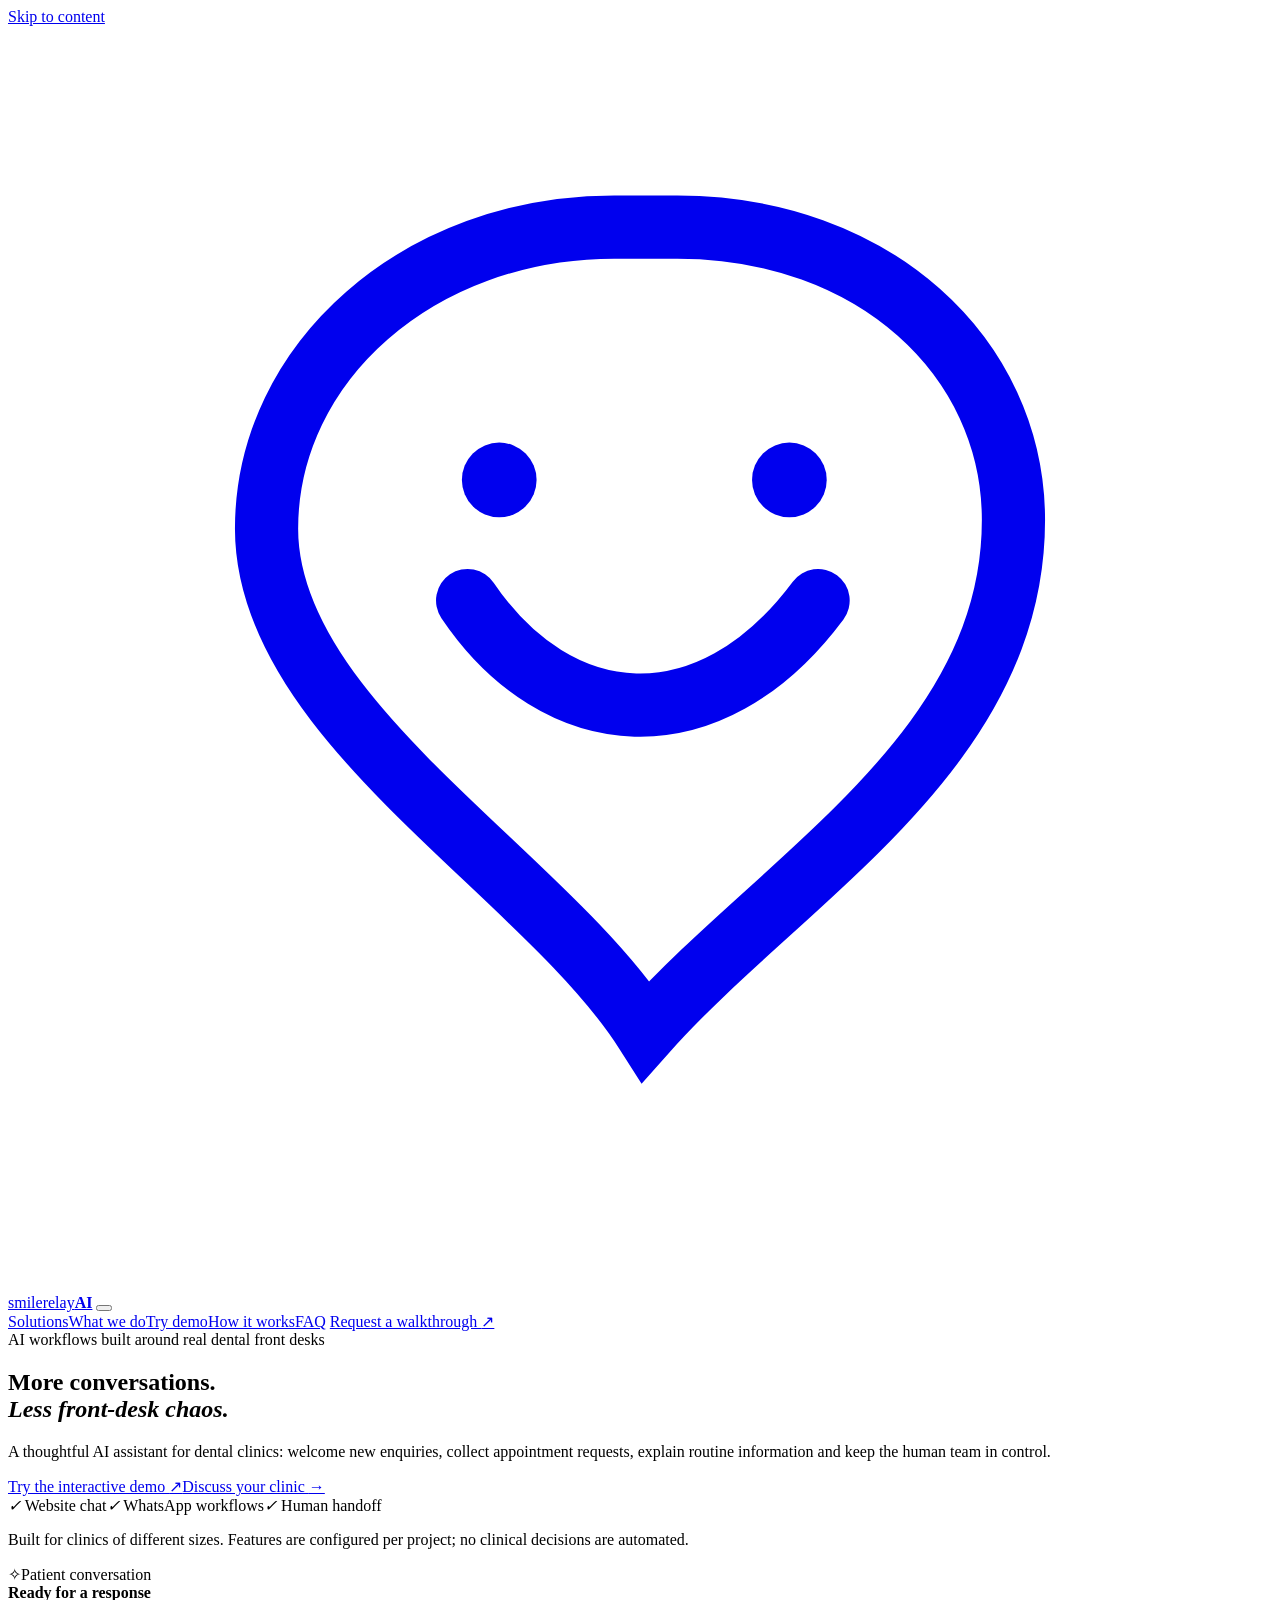
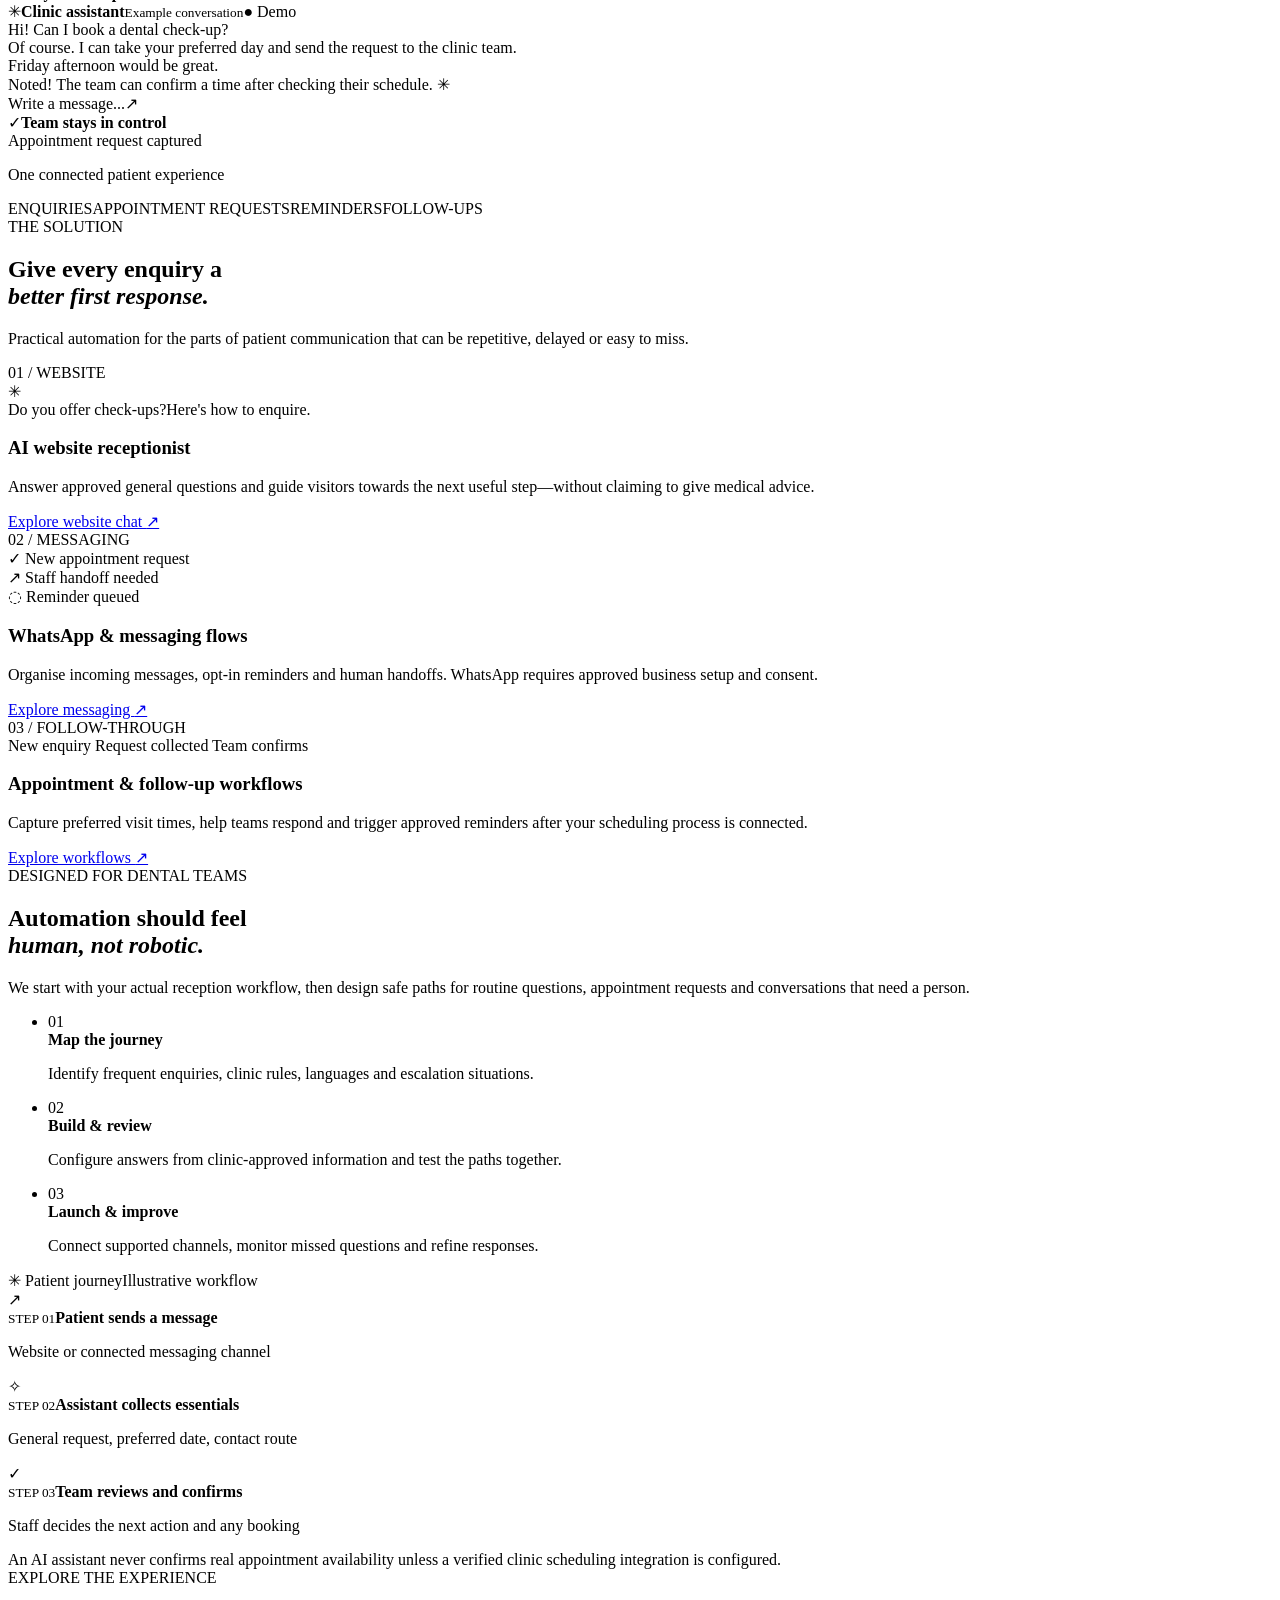
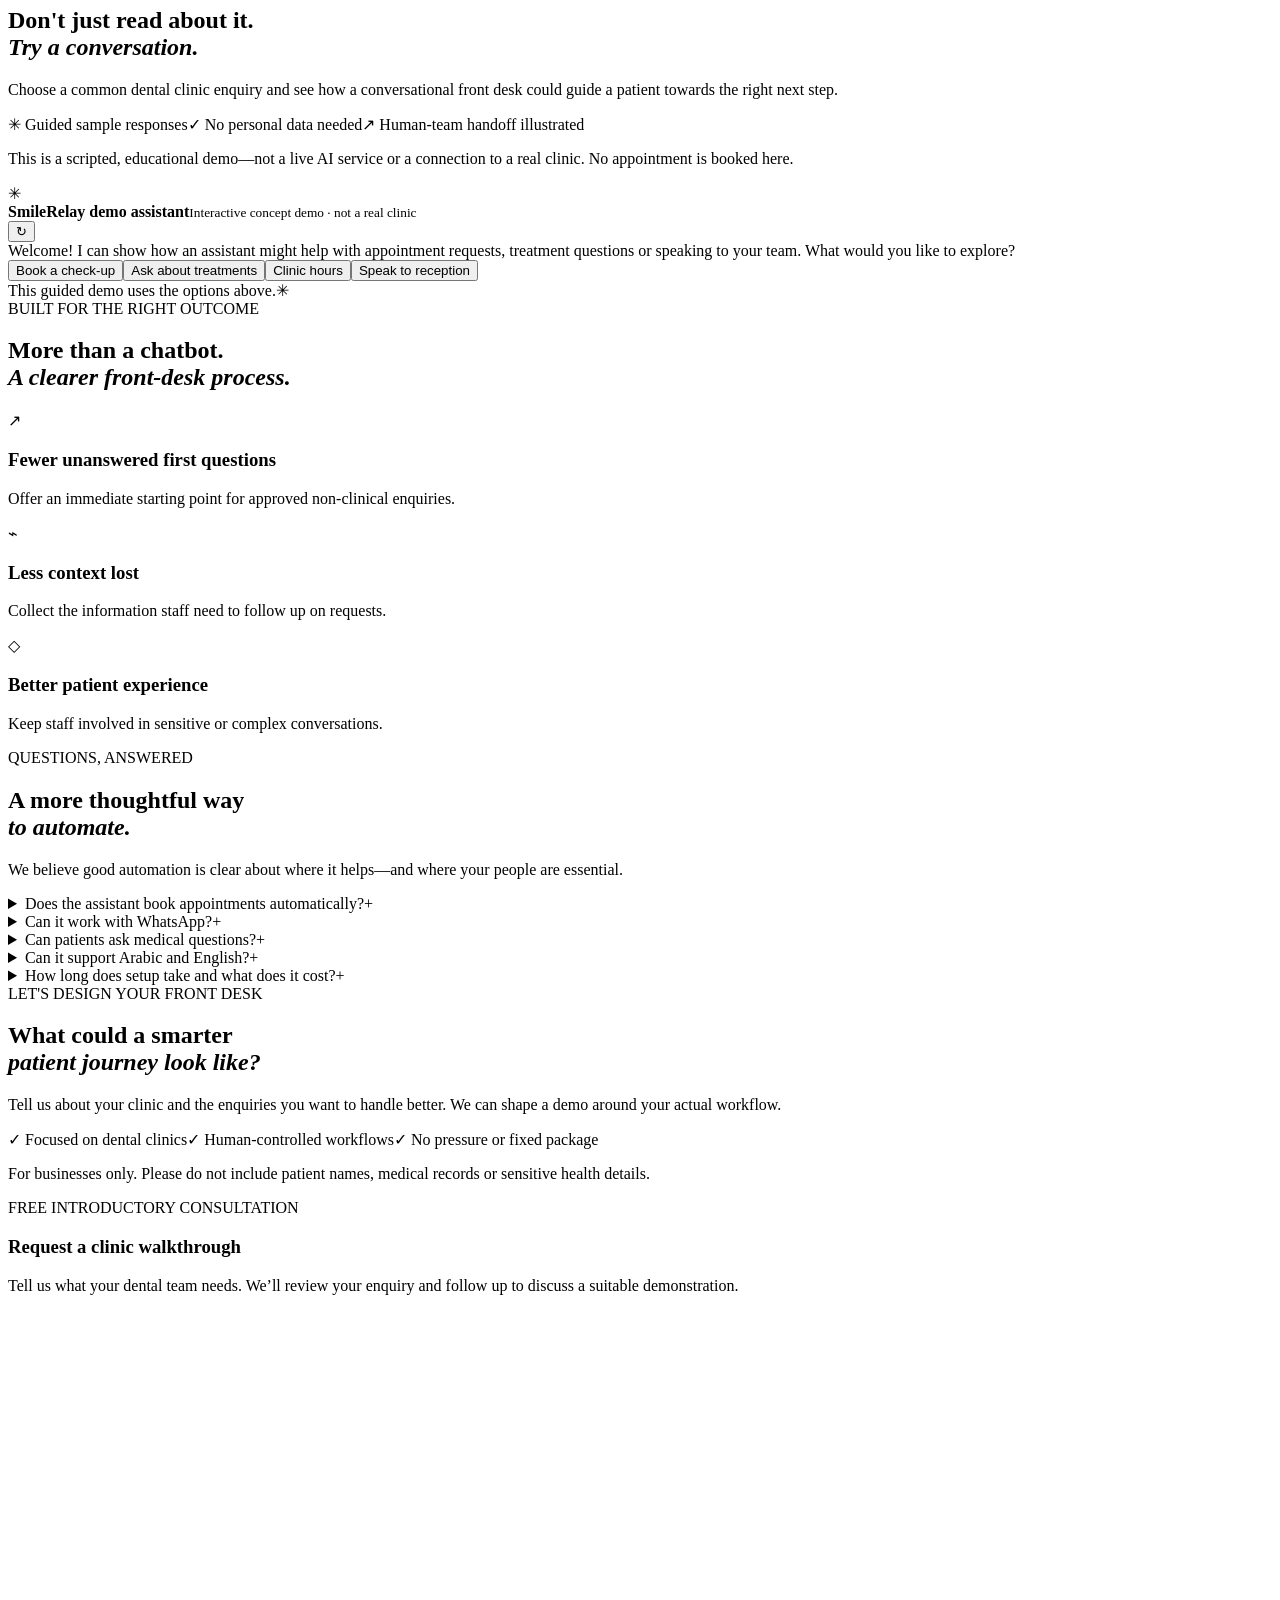
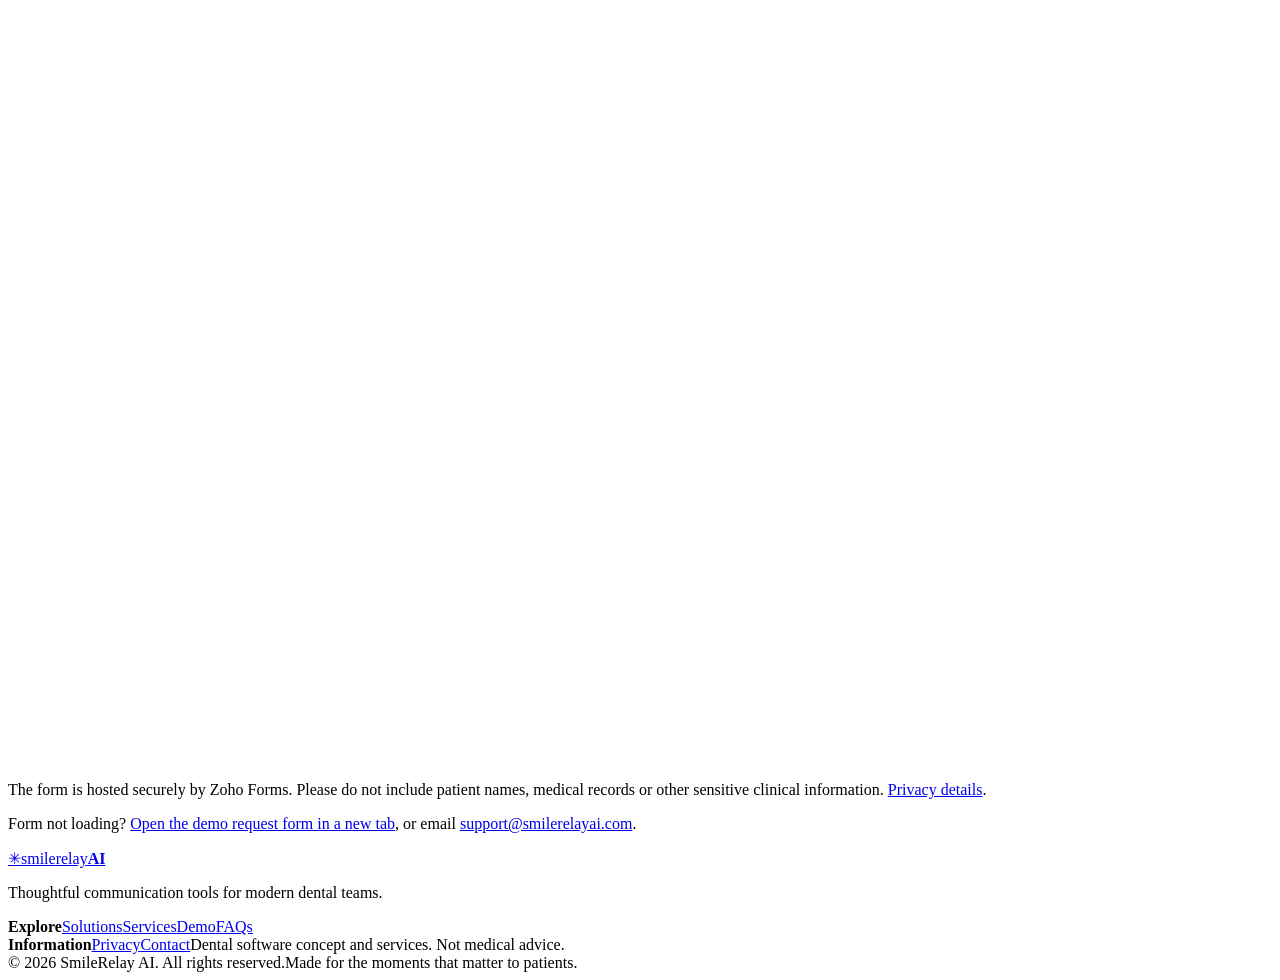
==== index.html @ d80273fd "Create standalone SmileRelay AI website with verified Zoho enquiry integration" ====
<!doctype html>
<html lang="en">
<head>
  <meta charset="utf-8">
  <meta name="viewport" content="width=device-width, initial-scale=1">
  <meta name="theme-color" content="#0a292e">
  <title>SmileRelay AI | AI Receptionist & Patient Communication for Dental Clinics</title>
  <meta name="description" content="SmileRelay AI helps dental clinics handle enquiries, appointment requests, patient reminders, and follow-ups through practical AI-assisted workflows. Explore an interactive demo.">
  <link rel="canonical" href="https://smilerelayai.com/">
  <meta property="og:type" content="website">
  <meta property="og:title" content="SmileRelay AI — Your dental front desk, always ready to respond">
  <meta property="og:description" content="AI-assisted patient enquiries, appointment requests, WhatsApp workflows, and follow-ups for dental clinics.">
  <meta property="og:url" content="https://smilerelayai.com/">
  <link rel="icon" href="favicon.svg" type="image/svg+xml">
  <link rel="stylesheet" href="styles.css">
  <script defer src="script.js"></script>
</head>
<body>
  <a class="skip-link" href="#main">Skip to content</a>
  <header class="header" id="top">
    <div class="container nav">
      <a class="wordmark" href="./" aria-label="SmileRelay AI home"><span class="symbol" aria-hidden="true"><svg viewBox="0 0 44 44" fill="none"><path d="M9 17.5C9 11.7 14.3 7 21.1 7h2.2C30.1 7 35 11.5 35 17.2c0 8.1-8.1 12.5-12.8 17.8-3.5-5.5-13.2-10.8-13.2-17.5Z" stroke="currentColor" stroke-width="2.2"/><path d="M16 20c3.1 4.6 8.4 5.1 12.2 0" stroke="currentColor" stroke-width="2.2" stroke-linecap="round"/><circle cx="17.1" cy="15.8" r="1.3" fill="currentColor"/><circle cx="27.2" cy="15.8" r="1.3" fill="currentColor"/></svg></span><span>smile<span class="wordmark-bold">relay</span><b>AI</b></span></a>
      <button class="mobile-menu" aria-label="Toggle menu" aria-expanded="false" aria-controls="primary-nav"><span></span><span></span><span></span></button>
      <nav id="primary-nav" class="nav-links" aria-label="Main navigation">
        <a href="#solutions">Solutions</a><a href="services.html">What we do</a><a href="#experience">Try demo</a><a href="#process">How it works</a><a href="#faq">FAQ</a>
        <a class="nav-contact" href="#contact">Request a walkthrough <span aria-hidden="true">↗</span></a>
      </nav>
    </div>
  </header>
  <main id="main">
    <section class="hero">
      <div class="container hero-grid">
        <div class="hero-copy">
          <div class="eyebrow"><span class="live-dot"></span> AI workflows built around real dental front desks</div>
          <h1>More conversations.<br><em>Less front-desk chaos.</em></h1>
          <p class="hero-lead">A thoughtful AI assistant for dental clinics: welcome new enquiries, collect appointment requests, explain routine information and keep the human team in control.</p>
          <div class="hero-actions"><a class="button primary" href="#experience">Try the interactive demo <span aria-hidden="true">↗</span></a><a class="button secondary" href="#contact">Discuss your clinic <span aria-hidden="true">→</span></a></div>
          <div class="hero-points"><span><i aria-hidden="true">✓</i> Website chat</span><span><i aria-hidden="true">✓</i> WhatsApp workflows</span><span><i aria-hidden="true">✓</i> Human handoff</span></div>
          <p class="hero-note">Built for clinics of different sizes. Features are configured per project; no clinical decisions are automated.</p>
        </div>
        <div class="hero-visual" aria-label="Illustration of a patient messaging assistant and clinic workflow">
          <div class="hero-glow"></div>
          <div class="floating-label floating-label-top"><span class="tiny-icon">✧</span><span>Patient conversation<br><strong>Ready for a response</strong></span></div>
          <div class="hero-chat">
            <div class="hero-chat-top"><span class="small-avatar">✳</span><span><strong>Clinic assistant</strong><small>Example conversation</small></span><span class="chat-top-status">● Demo</span></div>
            <div class="hero-chat-conversation">
              <div class="msg patient">Hi! Can I book a dental check-up?</div>
              <div class="msg assistant">Of course. I can take your preferred day and send the request to the clinic team.</div>
              <div class="msg patient">Friday afternoon would be great.</div>
              <div class="msg assistant">Noted! The team can confirm a time after checking their schedule. <span class="sparkle">✳</span></div>
            </div>
            <div class="hero-compose"><span>Write a message...</span><span class="send-shape">↗</span></div>
          </div>
          <div class="floating-label floating-label-bottom"><span class="check-orb">✓</span><span><strong>Team stays in control</strong><br>Appointment request captured</span></div>
          <div class="hero-trail" aria-hidden="true"></div>
        </div>
      </div>
    </section>

    <section class="trust-strip" aria-label="Supported workflow categories"><div class="container trust-items"><p>One connected patient experience</p><div><span>ENQUIRIES</span><span class="strip-divider"></span><span>APPOINTMENT REQUESTS</span><span class="strip-divider"></span><span>REMINDERS</span><span class="strip-divider"></span><span>FOLLOW-UPS</span></div></div></section>

    <section class="section solutions" id="solutions">
      <div class="container">
        <div class="section-heading"><span class="kicker">THE SOLUTION</span><h2>Give every enquiry a<br><em>better first response.</em></h2><p>Practical automation for the parts of patient communication that can be repetitive, delayed or easy to miss.</p></div>
        <div class="service-grid">
          <article class="service-card accent-a"><span class="service-number">01 / WEBSITE</span><div class="service-visual"><div class="service-orb">✳</div><span class="mini-bubble one">Do you offer check-ups?</span><span class="mini-bubble two">Here's how to enquire.</span></div><h3>AI website receptionist</h3><p>Answer approved general questions and guide visitors towards the next useful step—without claiming to give medical advice.</p><a href="services.html#website">Explore website chat <span aria-hidden="true">↗</span></a></article>
          <article class="service-card accent-b"><span class="service-number">02 / MESSAGING</span><div class="service-visual"><div class="message-stack"><div>✓ <span>New appointment request</span></div><div>↗ <span>Staff handoff needed</span></div><div>◌ <span>Reminder queued</span></div></div></div><h3>WhatsApp & messaging flows</h3><p>Organise incoming messages, opt-in reminders and human handoffs. WhatsApp requires approved business setup and consent.</p><a href="services.html#whatsapp">Explore messaging <span aria-hidden="true">↗</span></a></article>
          <article class="service-card accent-c"><span class="service-number">03 / FOLLOW-THROUGH</span><div class="service-visual"><div class="timeline"><span><b></b> New enquiry</span><span><b></b> Request collected</span><span><b></b> Team confirms</span></div></div><h3>Appointment & follow-up workflows</h3><p>Capture preferred visit times, help teams respond and trigger approved reminders after your scheduling process is connected.</p><a href="services.html#appointments">Explore workflows <span aria-hidden="true">↗</span></a></article>
        </div>
      </div>
    </section>

    <section class="section flow-section" id="process"><div class="container flow-layout">
      <div class="flow-copy"><span class="kicker">DESIGNED FOR DENTAL TEAMS</span><h2>Automation should feel<br><em>human, not robotic.</em></h2><p>We start with your actual reception workflow, then design safe paths for routine questions, appointment requests and conversations that need a person.</p>
        <ul class="feature-list"><li><span>01</span><div><strong>Map the journey</strong><p>Identify frequent enquiries, clinic rules, languages and escalation situations.</p></div></li><li><span>02</span><div><strong>Build & review</strong><p>Configure answers from clinic-approved information and test the paths together.</p></div></li><li><span>03</span><div><strong>Launch & improve</strong><p>Connect supported channels, monitor missed questions and refine responses.</p></div></li></ul>
      </div>
      <div class="flow-board" aria-label="Illustrative workflow from patient message to clinic team">
        <div class="board-header"><span class="board-title"><span class="board-mark">✳</span> Patient journey</span><span class="board-tag">Illustrative workflow</span></div>
        <div class="journey-node"><span class="node-icon">↗</span><div><small>STEP 01</small><strong>Patient sends a message</strong><p>Website or connected messaging channel</p></div></div>
        <div class="node-line"></div><div class="journey-node"><span class="node-icon">✧</span><div><small>STEP 02</small><strong>Assistant collects essentials</strong><p>General request, preferred date, contact route</p></div></div>
        <div class="node-line"></div><div class="journey-node green"><span class="node-icon">✓</span><div><small>STEP 03</small><strong>Team reviews and confirms</strong><p>Staff decides the next action and any booking</p></div></div>
        <div class="board-footnote">An AI assistant never confirms real appointment availability unless a verified clinic scheduling integration is configured.</div>
      </div>
    </div></section>

    <section class="section demo-section" id="experience"><div class="container demo-layout">
      <div class="demo-copy"><span class="kicker light">EXPLORE THE EXPERIENCE</span><h2>Don't just read about it.<br><em>Try a conversation.</em></h2><p>Choose a common dental clinic enquiry and see how a conversational front desk could guide a patient towards the right next step.</p>
        <div class="demo-facts"><span>✳ Guided sample responses</span><span>✓ No personal data needed</span><span>↗ Human-team handoff illustrated</span></div>
        <p class="demo-disclaimer">This is a scripted, educational demo—not a live AI service or a connection to a real clinic. No appointment is booked here.</p>
      </div>
      <div class="interactive-chat" role="region" aria-label="Try SmileRelay AI chat demonstration">
        <div class="demo-chat-header"><span class="demo-bot-avatar">✳</span><div><strong>SmileRelay demo assistant</strong><small>Interactive concept demo · not a real clinic</small></div><button id="reset-chat" type="button" aria-label="Restart conversation" title="Restart demo">↻</button></div>
        <div class="demo-messages" id="demo-messages" aria-live="polite"><div class="demo-msg bot">Welcome! I can show how an assistant might help with appointment requests, treatment questions or speaking to your team. What would you like to explore?</div></div>
        <div class="quick-replies" id="quick-replies"><button type="button" data-demo="appointment">Book a check-up</button><button type="button" data-demo="treatment">Ask about treatments</button><button type="button" data-demo="hours">Clinic hours</button><button type="button" data-demo="human">Speak to reception</button></div>
        <div class="demo-input"><span>This guided demo uses the options above.</span><span aria-hidden="true">✳</span></div>
      </div>
    </div></section>

    <section class="section outcomes"><div class="container outcomes-wrap"><div><span class="kicker">BUILT FOR THE RIGHT OUTCOME</span><h2>More than a chatbot.<br><em>A clearer front-desk process.</em></h2></div><div class="outcome-columns"><div><span class="outcome-icon">↗</span><h3>Fewer unanswered first questions</h3><p>Offer an immediate starting point for approved non-clinical enquiries.</p></div><div><span class="outcome-icon">⌁</span><h3>Less context lost</h3><p>Collect the information staff need to follow up on requests.</p></div><div><span class="outcome-icon">◇</span><h3>Better patient experience</h3><p>Keep staff involved in sensitive or complex conversations.</p></div></div></div></section>

    <section class="section faq-section" id="faq"><div class="container faq-layout"><div><span class="kicker">QUESTIONS, ANSWERED</span><h2>A more thoughtful way<br><em>to automate.</em></h2><p>We believe good automation is clear about where it helps—and where your people are essential.</p></div><div class="faqs">
      <details><summary>Does the assistant book appointments automatically?<span>+</span></summary><p>It can collect appointment requests right away. Direct booking is only possible after a compatible scheduling system is integrated, clinic rules are approved and availability is verified. Otherwise reception confirms the time.</p></details>
      <details><summary>Can it work with WhatsApp?<span>+</span></summary><p>WhatsApp workflows are possible after suitable WhatsApp Business Platform setup, provider approval, and patient opt-in. Availability, messaging costs and permitted template types depend on Meta and the chosen provider.</p></details>
      <details><summary>Can patients ask medical questions?<span>+</span></summary><p>The assistant should not diagnose, prescribe or replace a dentist. We configure it to provide clinic-approved general information and refer symptoms, emergencies and medical decisions to qualified professionals.</p></details>
      <details><summary>Can it support Arabic and English?<span>+</span></summary><p>Multilingual flows can be scoped for your clinic, including English and Arabic. Content must be reviewed and tested by your team before launch; language coverage is not assumed by default.</p></details>
      <details><summary>How long does setup take and what does it cost?<span>+</span></summary><p>Timing and pricing depend on your channels, integrations, clinic workflow and review needs. We discuss those requirements before proposing a realistic project scope.</p></details>
    </div></div></section>

    <section class="section contact-section" id="contact"><div class="container contact-grid"><div class="contact-copy"><span class="kicker light">LET'S DESIGN YOUR FRONT DESK</span><h2>What could a smarter<br><em>patient journey look like?</em></h2><p>Tell us about your clinic and the enquiries you want to handle better. We can shape a demo around your actual workflow.</p><div class="contact-checks"><span>✓ Focused on dental clinics</span><span>✓ Human-controlled workflows</span><span>✓ No pressure or fixed package</span></div><p class="contact-note">For businesses only. Please do not include patient names, medical records or sensitive health details.</p></div>
      <div class="lead-form zoho-form" aria-labelledby="walkthrough-heading">
        <div class="zoho-form-intro">
          <span class="form-tag">FREE INTRODUCTORY CONSULTATION</span>
          <h3 id="walkthrough-heading">Request a clinic walkthrough</h3>
          <p>Tell us what your dental team needs. We’ll review your enquiry and follow up to discuss a suitable demonstration.</p>
        </div>
        <iframe title="SmileRelay AI – Book a Free Demo" aria-label="SmileRelay AI – Book a Free Demo" loading="lazy" referrerpolicy="strict-origin-when-cross-origin" src="https://forms.zohopublic.com/supportsmiler1/form/SmileRelayAIBookaFreeDemo/formperma/bYtXHmWaNBDOkYlMDnXl45x-jW-yZJCXHrBTs9yY44k" style="width:100%;height:1050px;border:0;" allow="clipboard-write"></iframe>
        <p class="form-privacy">The form is hosted securely by Zoho Forms. Please do not include patient names, medical records or other sensitive clinical information. <a href="privacy.html">Privacy details</a>.</p>
        <p class="form-fallback">Form not loading? <a href="https://forms.zohopublic.com/supportsmiler1/form/SmileRelayAIBookaFreeDemo/formperma/bYtXHmWaNBDOkYlMDnXl45x-jW-yZJCXHrBTs9yY44k" target="_blank" rel="noopener noreferrer">Open the demo request form in a new tab</a>, or email <a href="mailto:support@smilerelayai.com">support@smilerelayai.com</a>.</p>
      </div>
    </div></section>
  </main>
  <footer class="footer"><div class="container footer-grid"><div><a class="wordmark footer-wordmark" href="./"><span class="symbol" aria-hidden="true">✳</span><span>smile<span class="wordmark-bold">relay</span><b>AI</b></span></a><p>Thoughtful communication tools for modern dental teams.</p></div><div><strong>Explore</strong><a href="#solutions">Solutions</a><a href="services.html">Services</a><a href="#experience">Demo</a><a href="#faq">FAQs</a></div><div><strong>Information</strong><a href="privacy.html">Privacy</a><a href="#contact">Contact</a><span class="footer-small">Dental software concept and services. Not medical advice.</span></div></div><div class="container footer-bottom"><span>© <span id="year">2026</span> SmileRelay AI. All rights reserved.</span><span>Made for the moments that matter to patients.</span></div></footer>
</body>
</html>
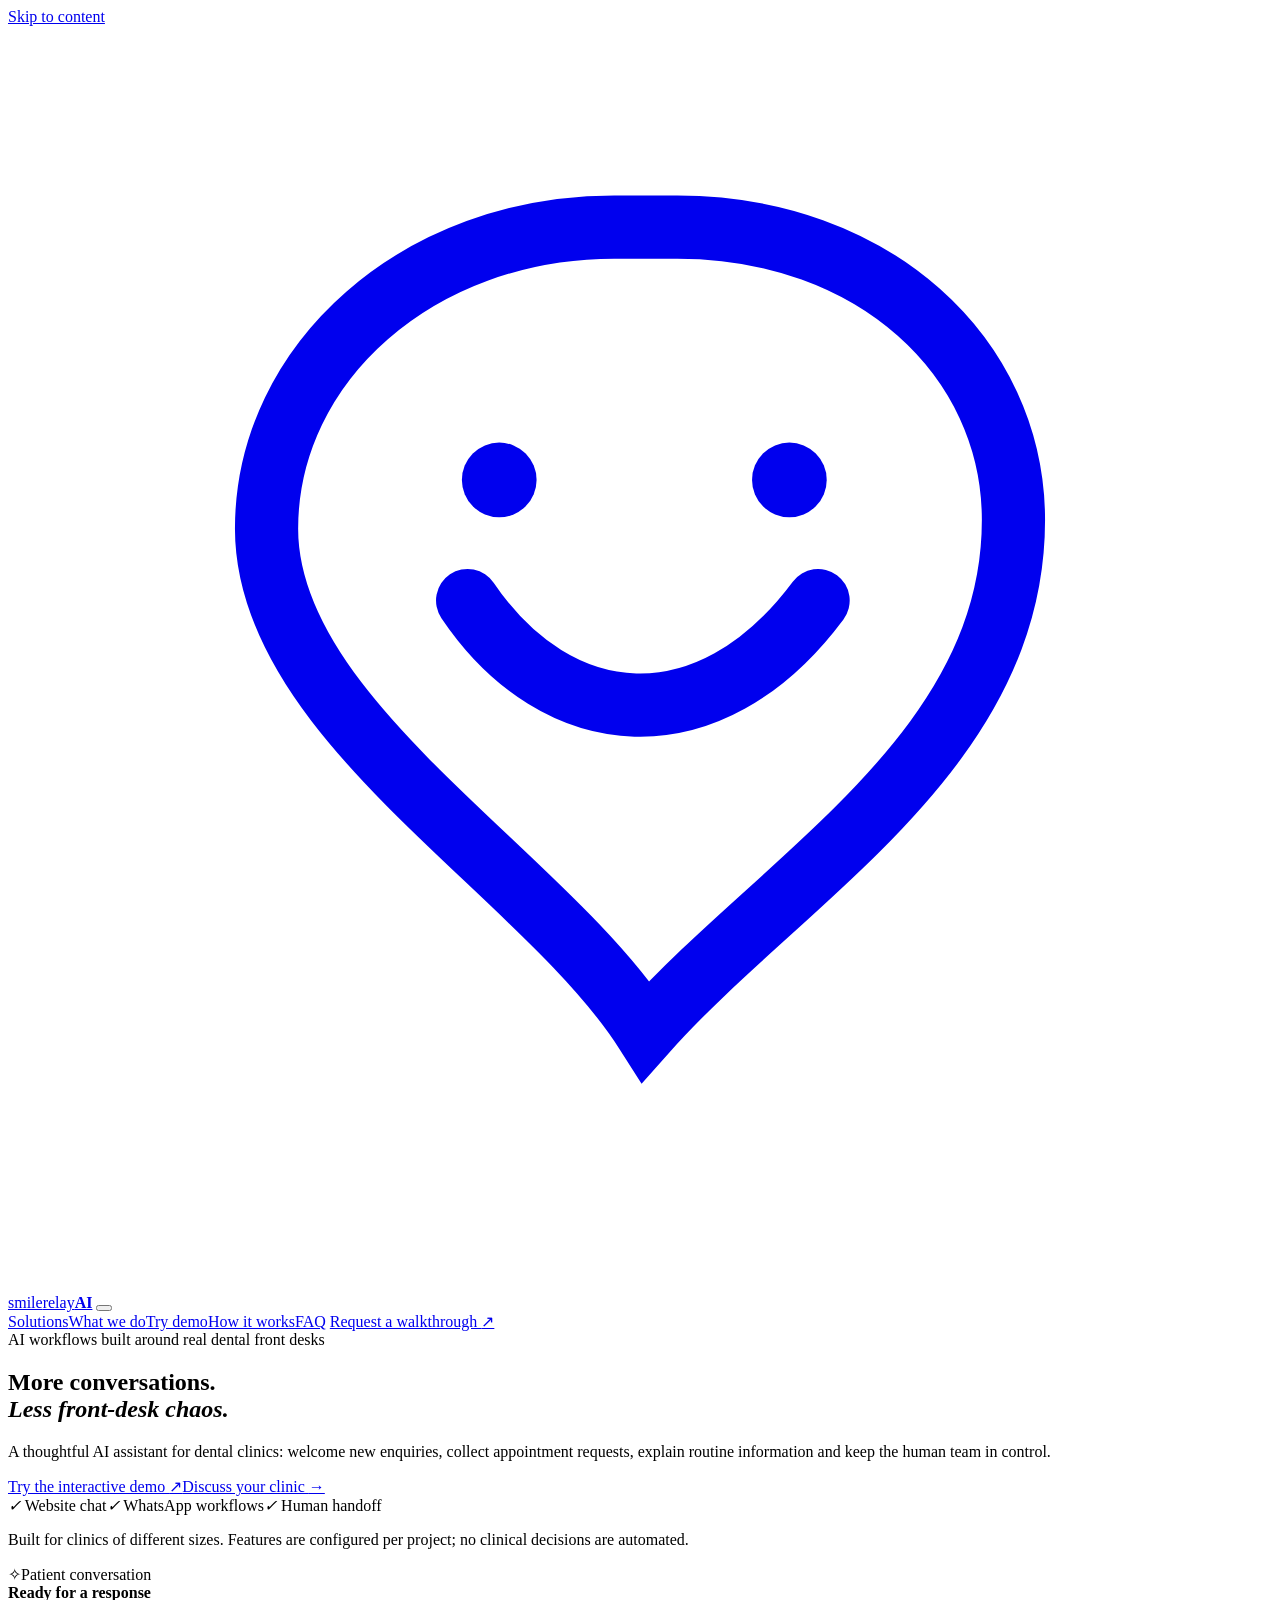
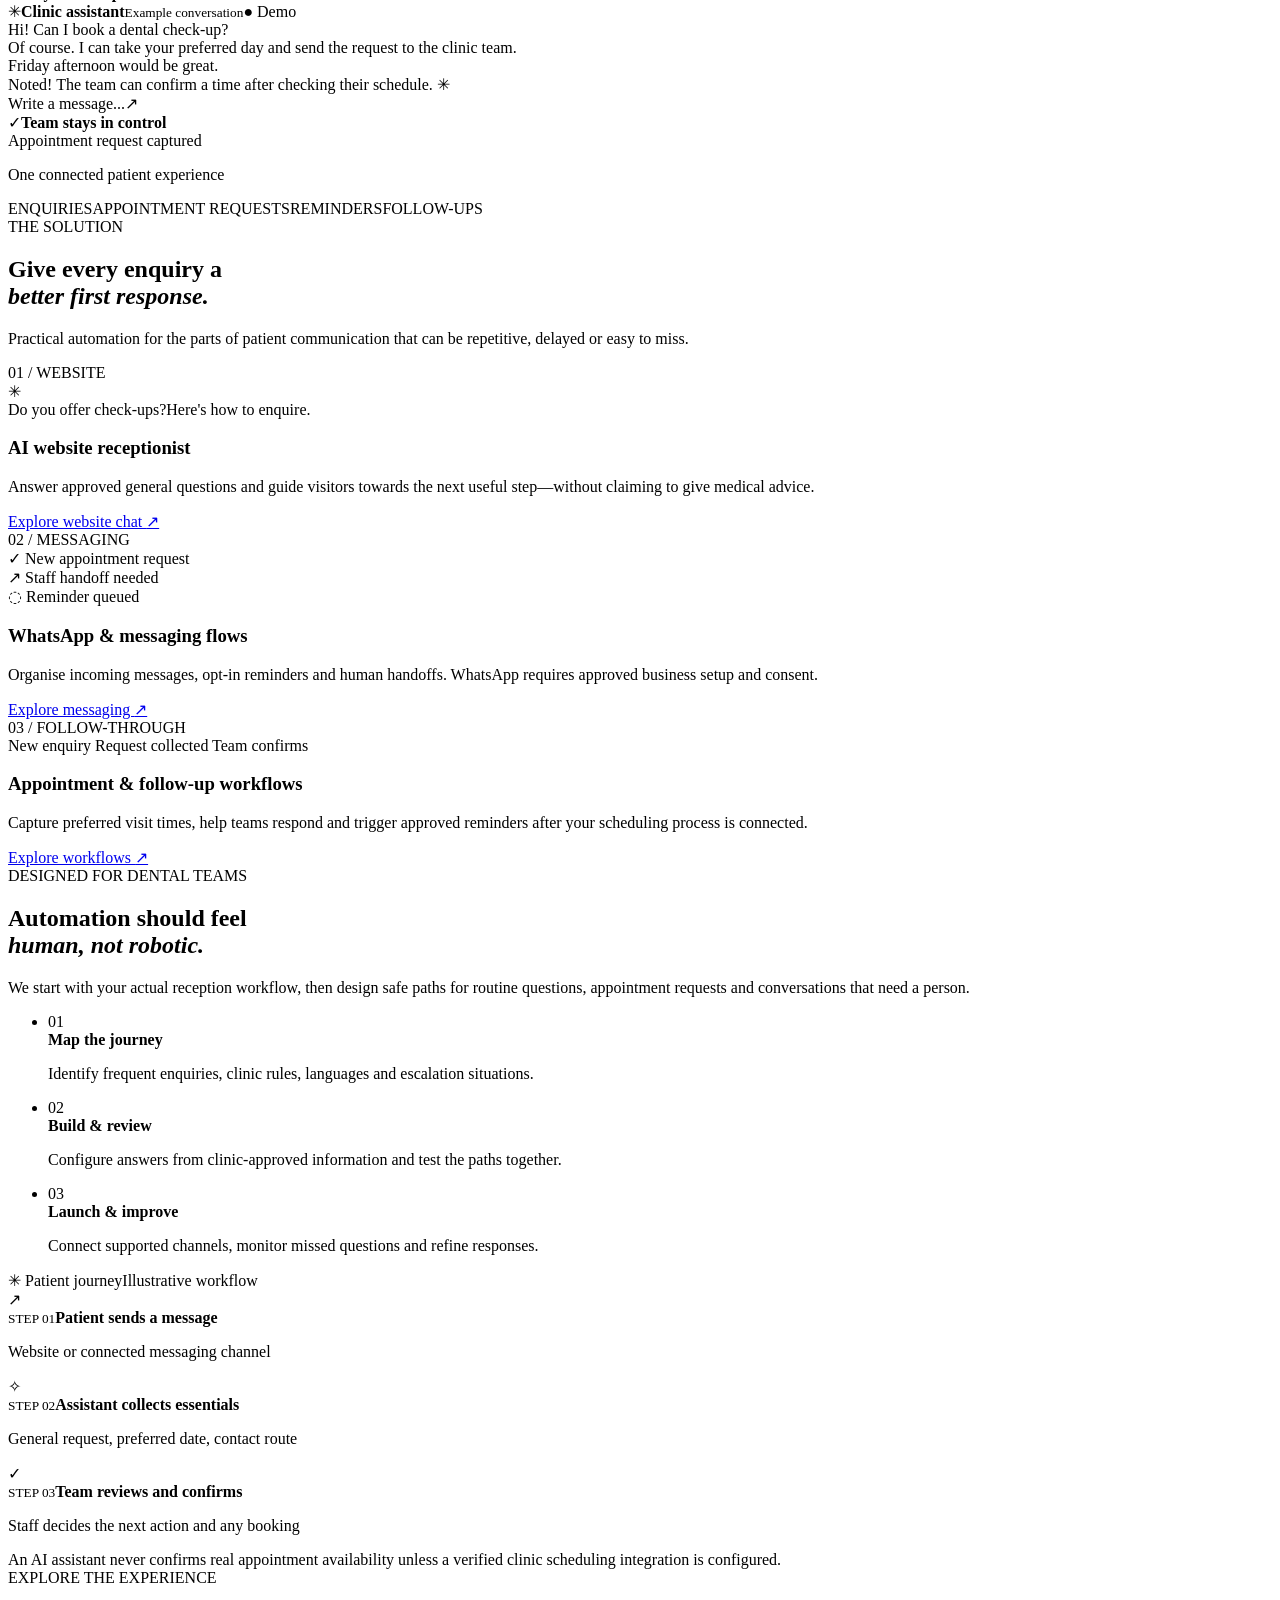
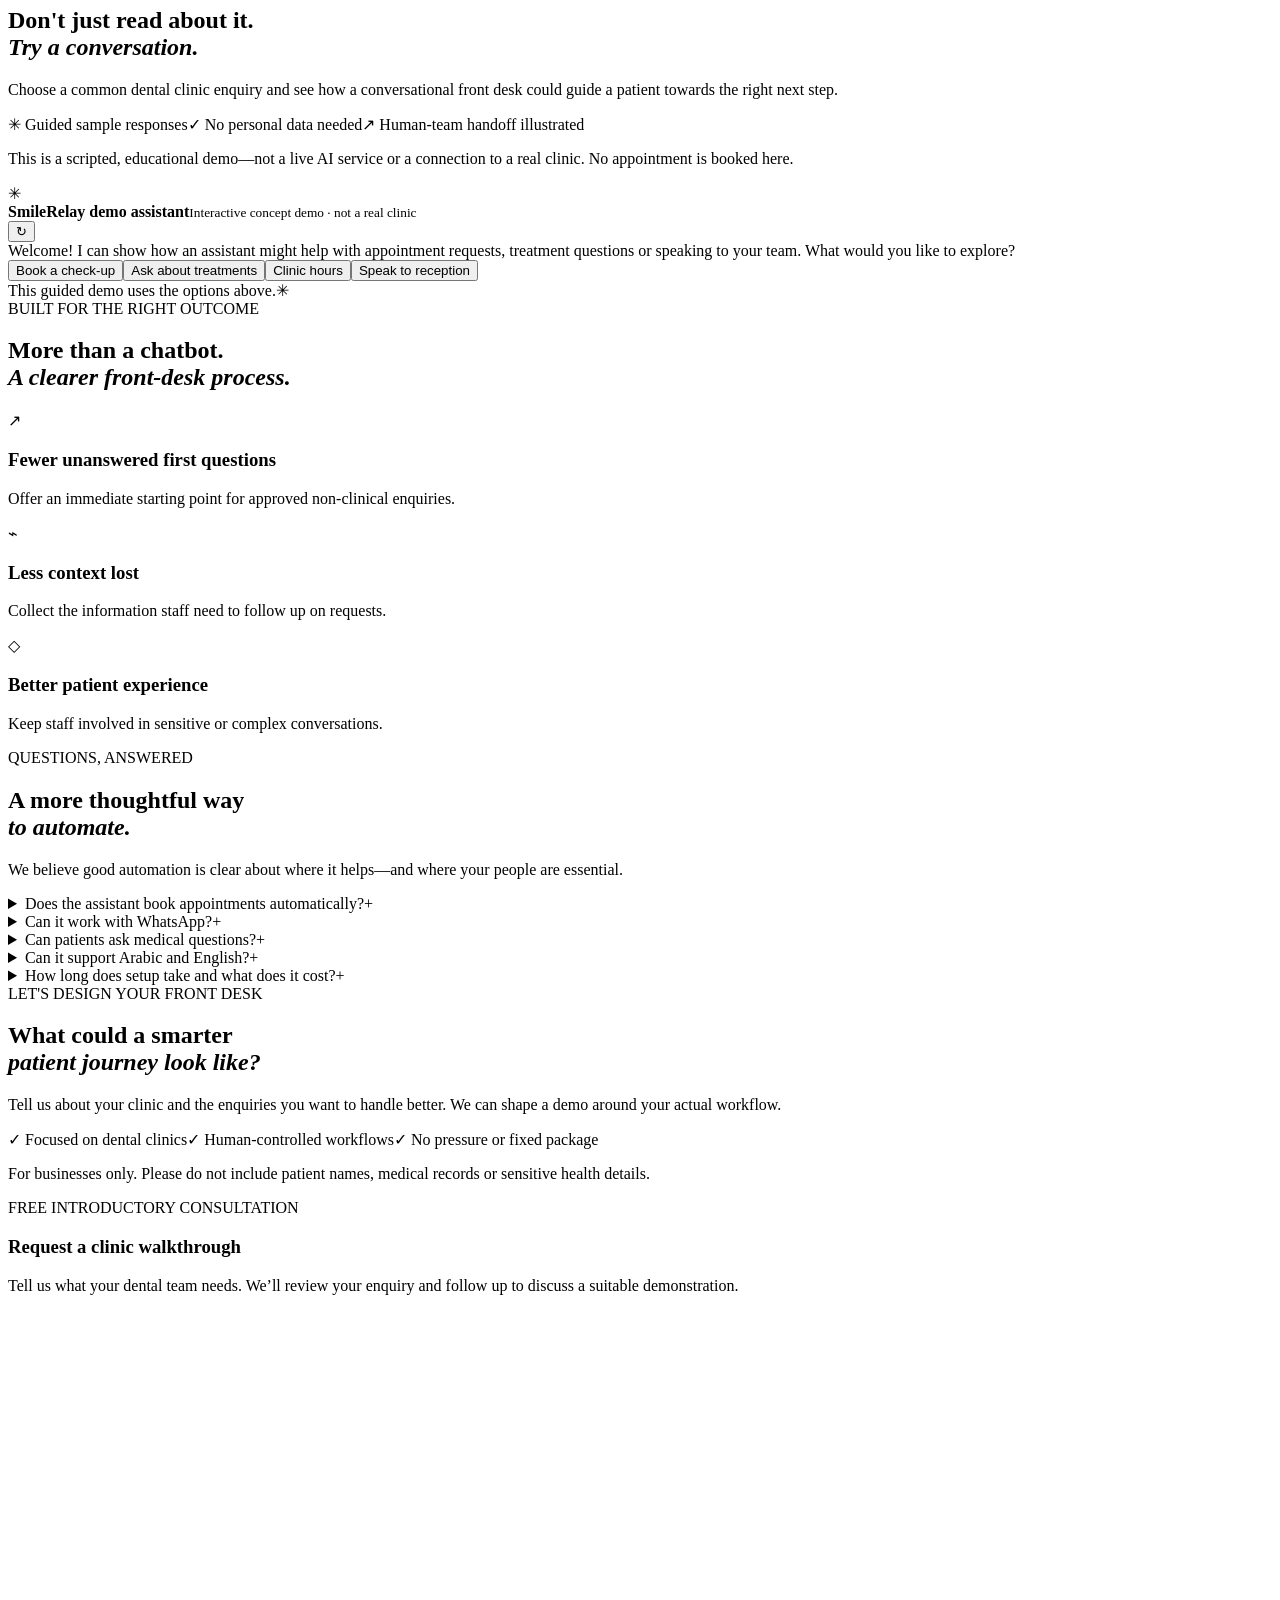
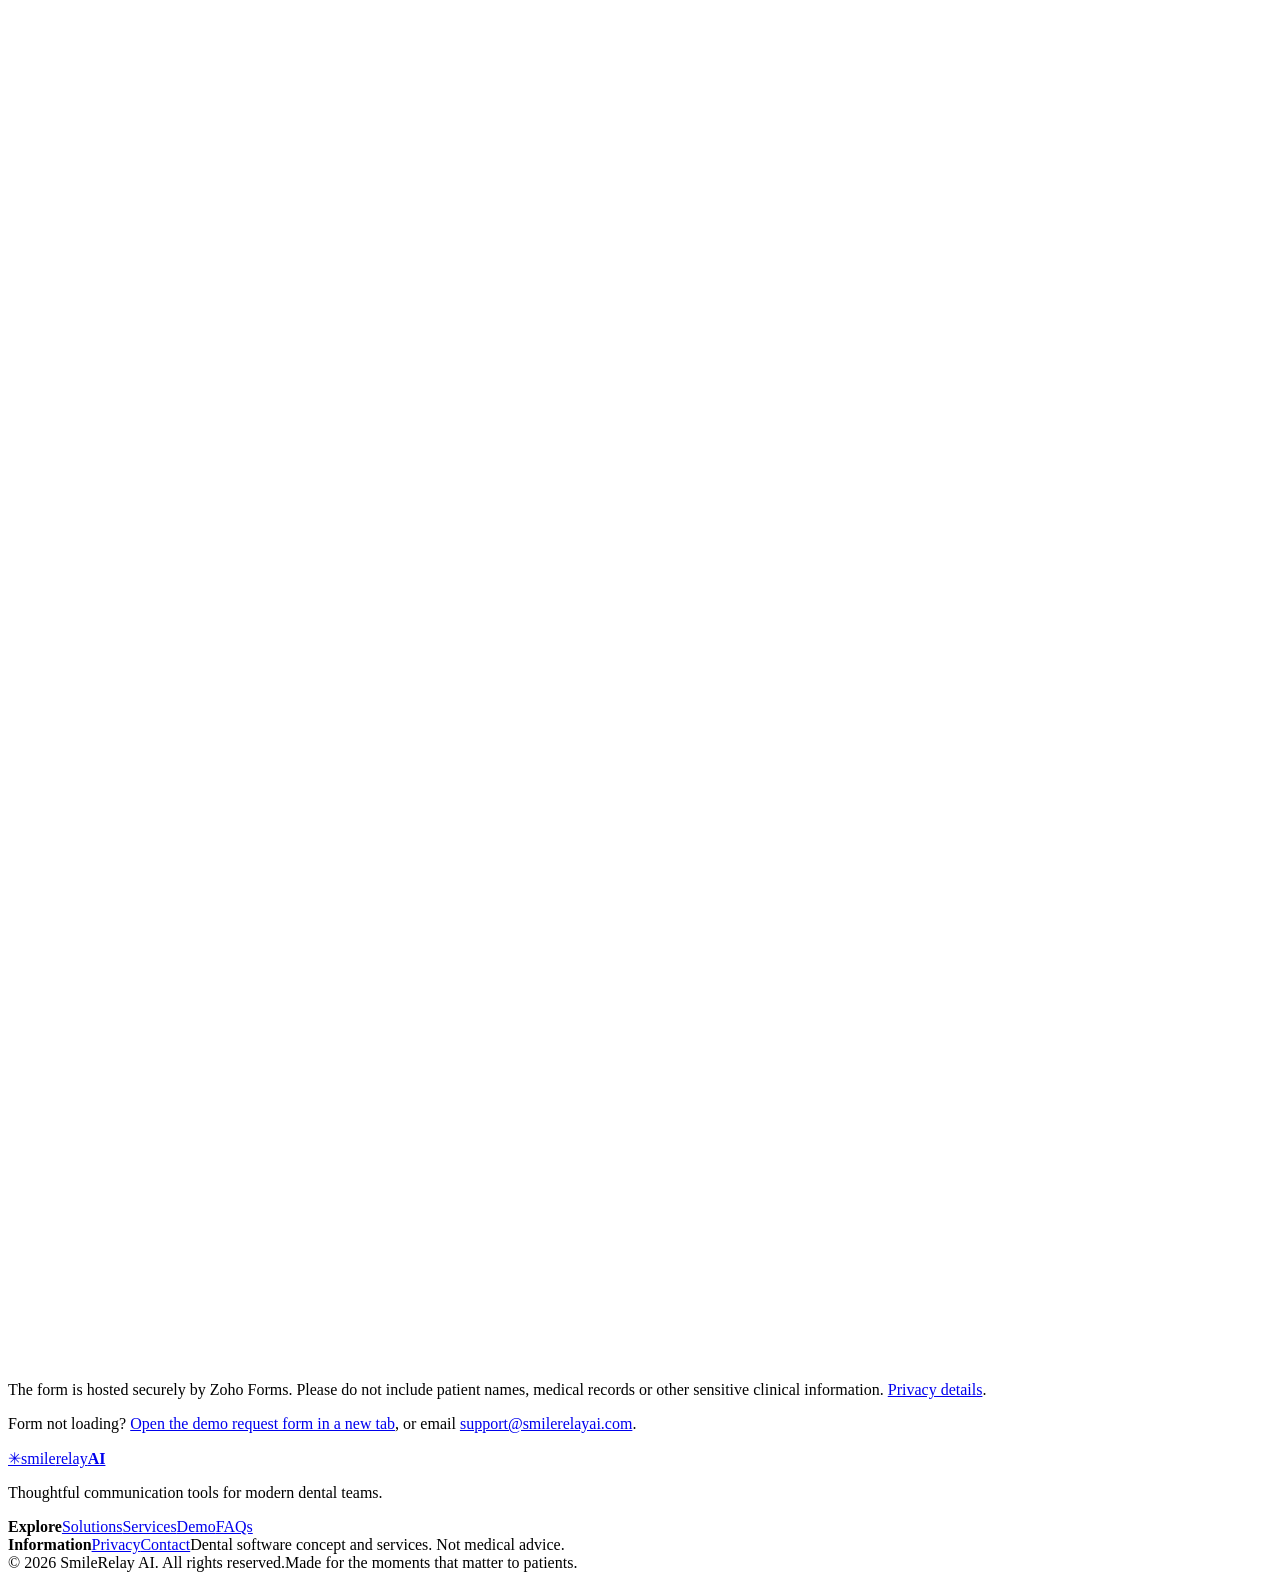
==== commit 1776d772: "Increase Zoho demo form height to avoid nested scrolling on desktop" ====
--- a/index.html
+++ b/index.html
@@ -113,7 +113,7 @@
           <h3 id="walkthrough-heading">Request a clinic walkthrough</h3>
           <p>Tell us what your dental team needs. We’ll review your enquiry and follow up to discuss a suitable demonstration.</p>
         </div>
-        <iframe title="SmileRelay AI – Book a Free Demo" aria-label="SmileRelay AI – Book a Free Demo" loading="lazy" referrerpolicy="strict-origin-when-cross-origin" src="https://forms.zohopublic.com/supportsmiler1/form/SmileRelayAIBookaFreeDemo/formperma/bYtXHmWaNBDOkYlMDnXl45x-jW-yZJCXHrBTs9yY44k" style="width:100%;height:1050px;border:0;" allow="clipboard-write"></iframe>
+        <iframe title="SmileRelay AI – Book a Free Demo" aria-label="SmileRelay AI – Book a Free Demo" loading="lazy" referrerpolicy="strict-origin-when-cross-origin" src="https://forms.zohopublic.com/supportsmiler1/form/SmileRelayAIBookaFreeDemo/formperma/bYtXHmWaNBDOkYlMDnXl45x-jW-yZJCXHrBTs9yY44k" style="width:100%;height:1650px;border:0;" allow="clipboard-write"></iframe>
         <p class="form-privacy">The form is hosted securely by Zoho Forms. Please do not include patient names, medical records or other sensitive clinical information. <a href="privacy.html">Privacy details</a>.</p>
         <p class="form-fallback">Form not loading? <a href="https://forms.zohopublic.com/supportsmiler1/form/SmileRelayAIBookaFreeDemo/formperma/bYtXHmWaNBDOkYlMDnXl45x-jW-yZJCXHrBTs9yY44k" target="_blank" rel="noopener noreferrer">Open the demo request form in a new tab</a>, or email <a href="mailto:support@smilerelayai.com">support@smilerelayai.com</a>.</p>
       </div>
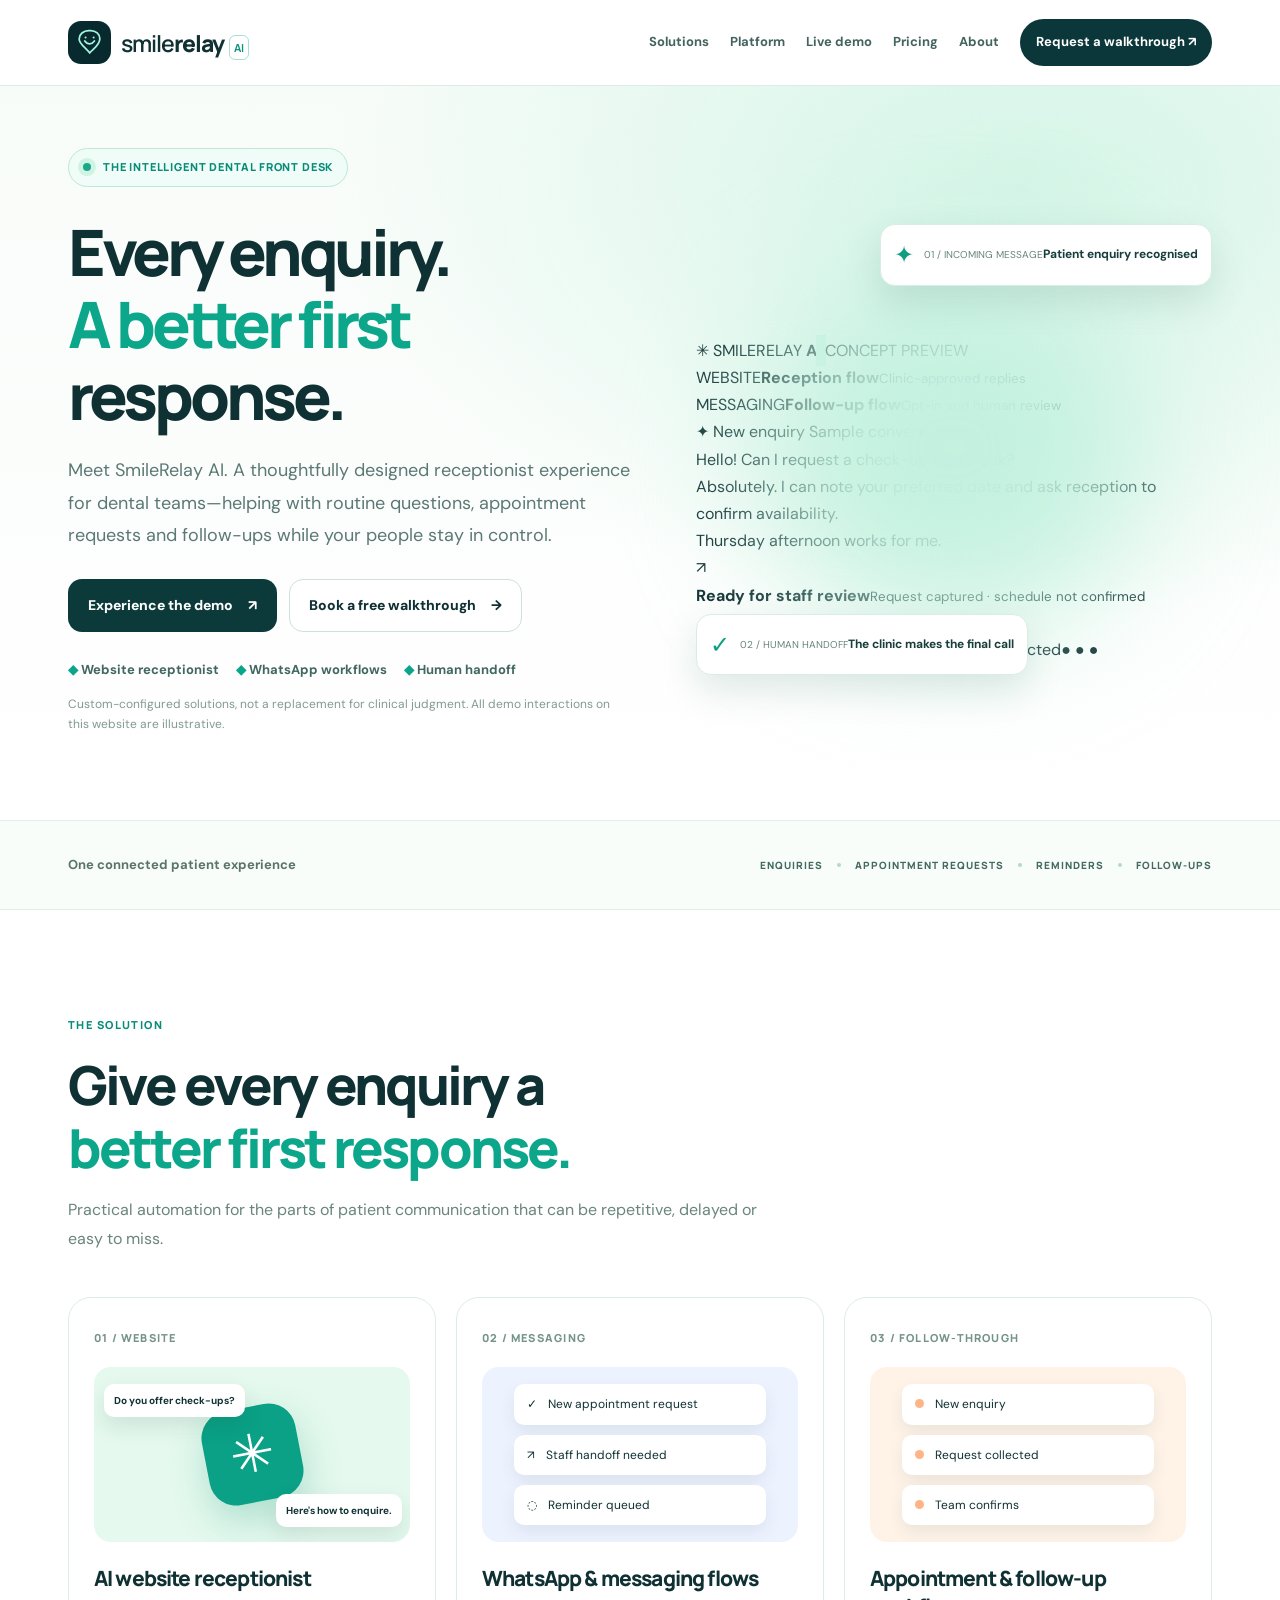
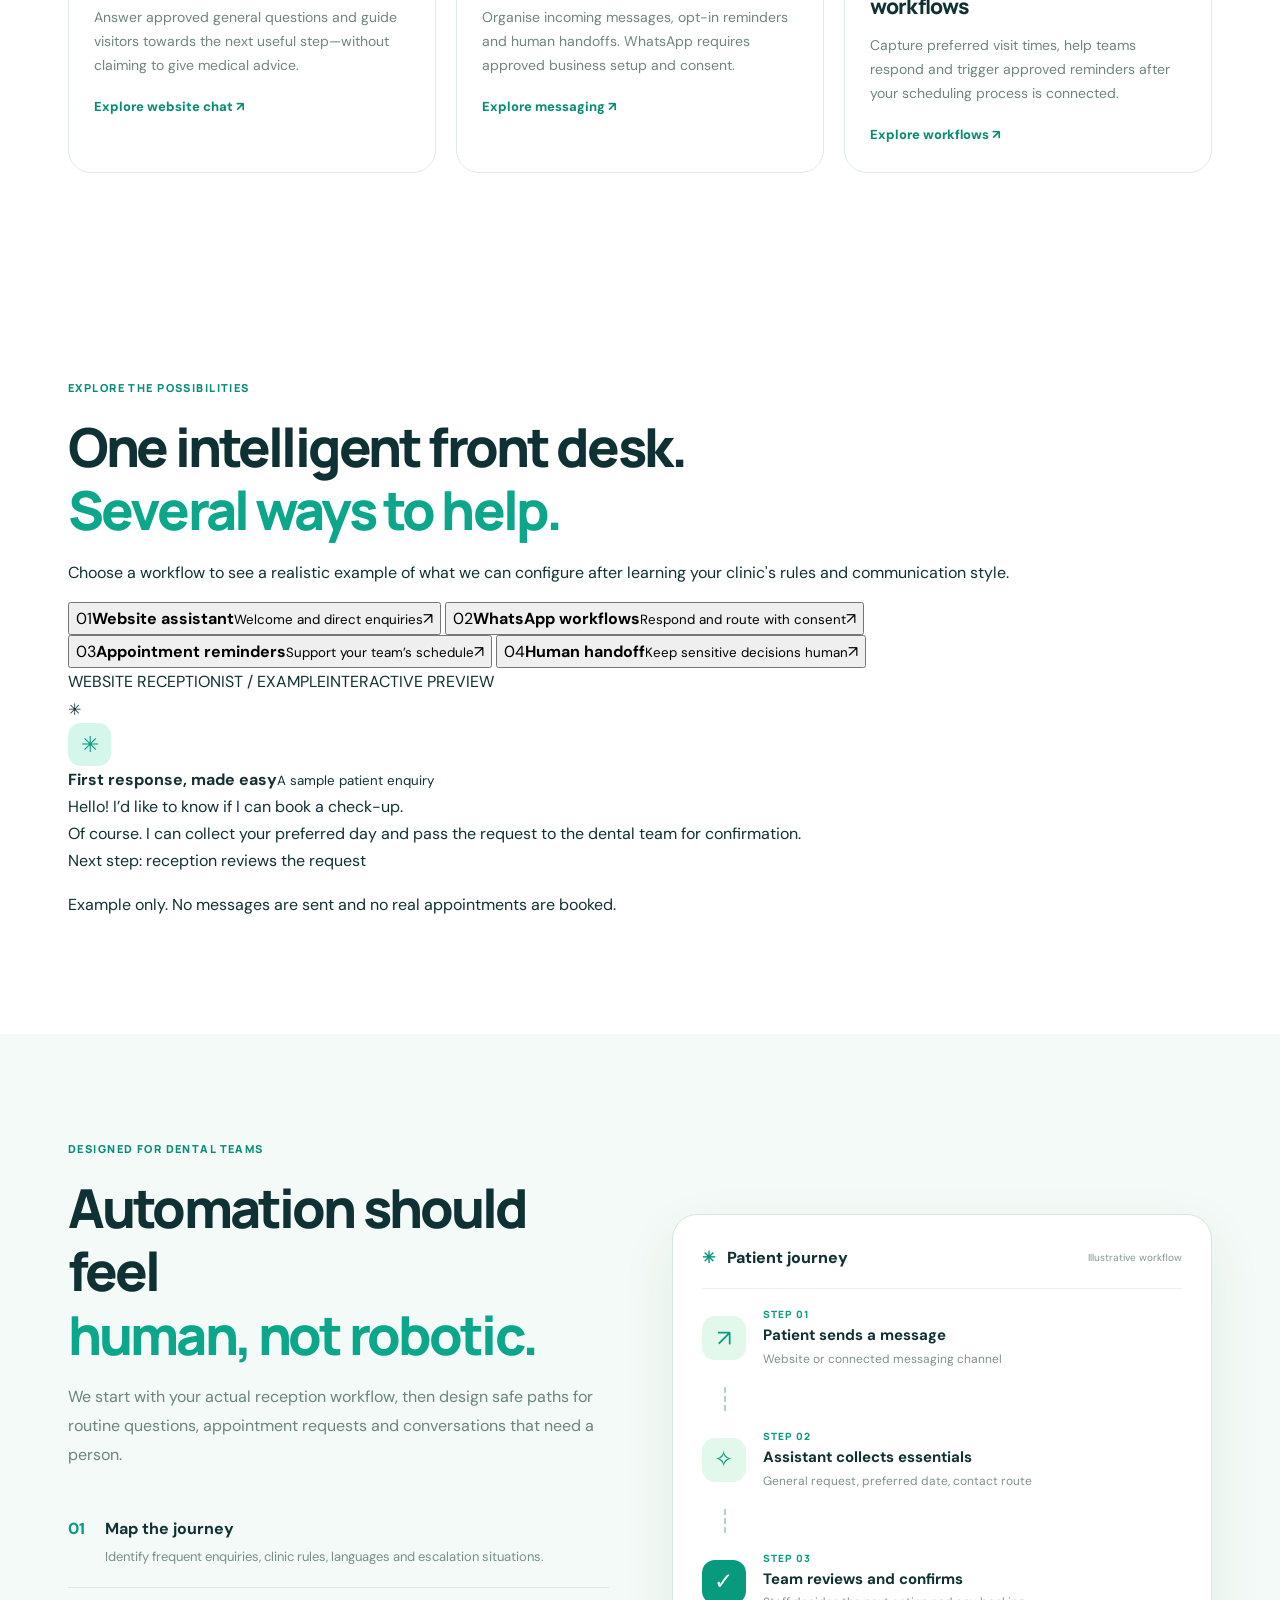
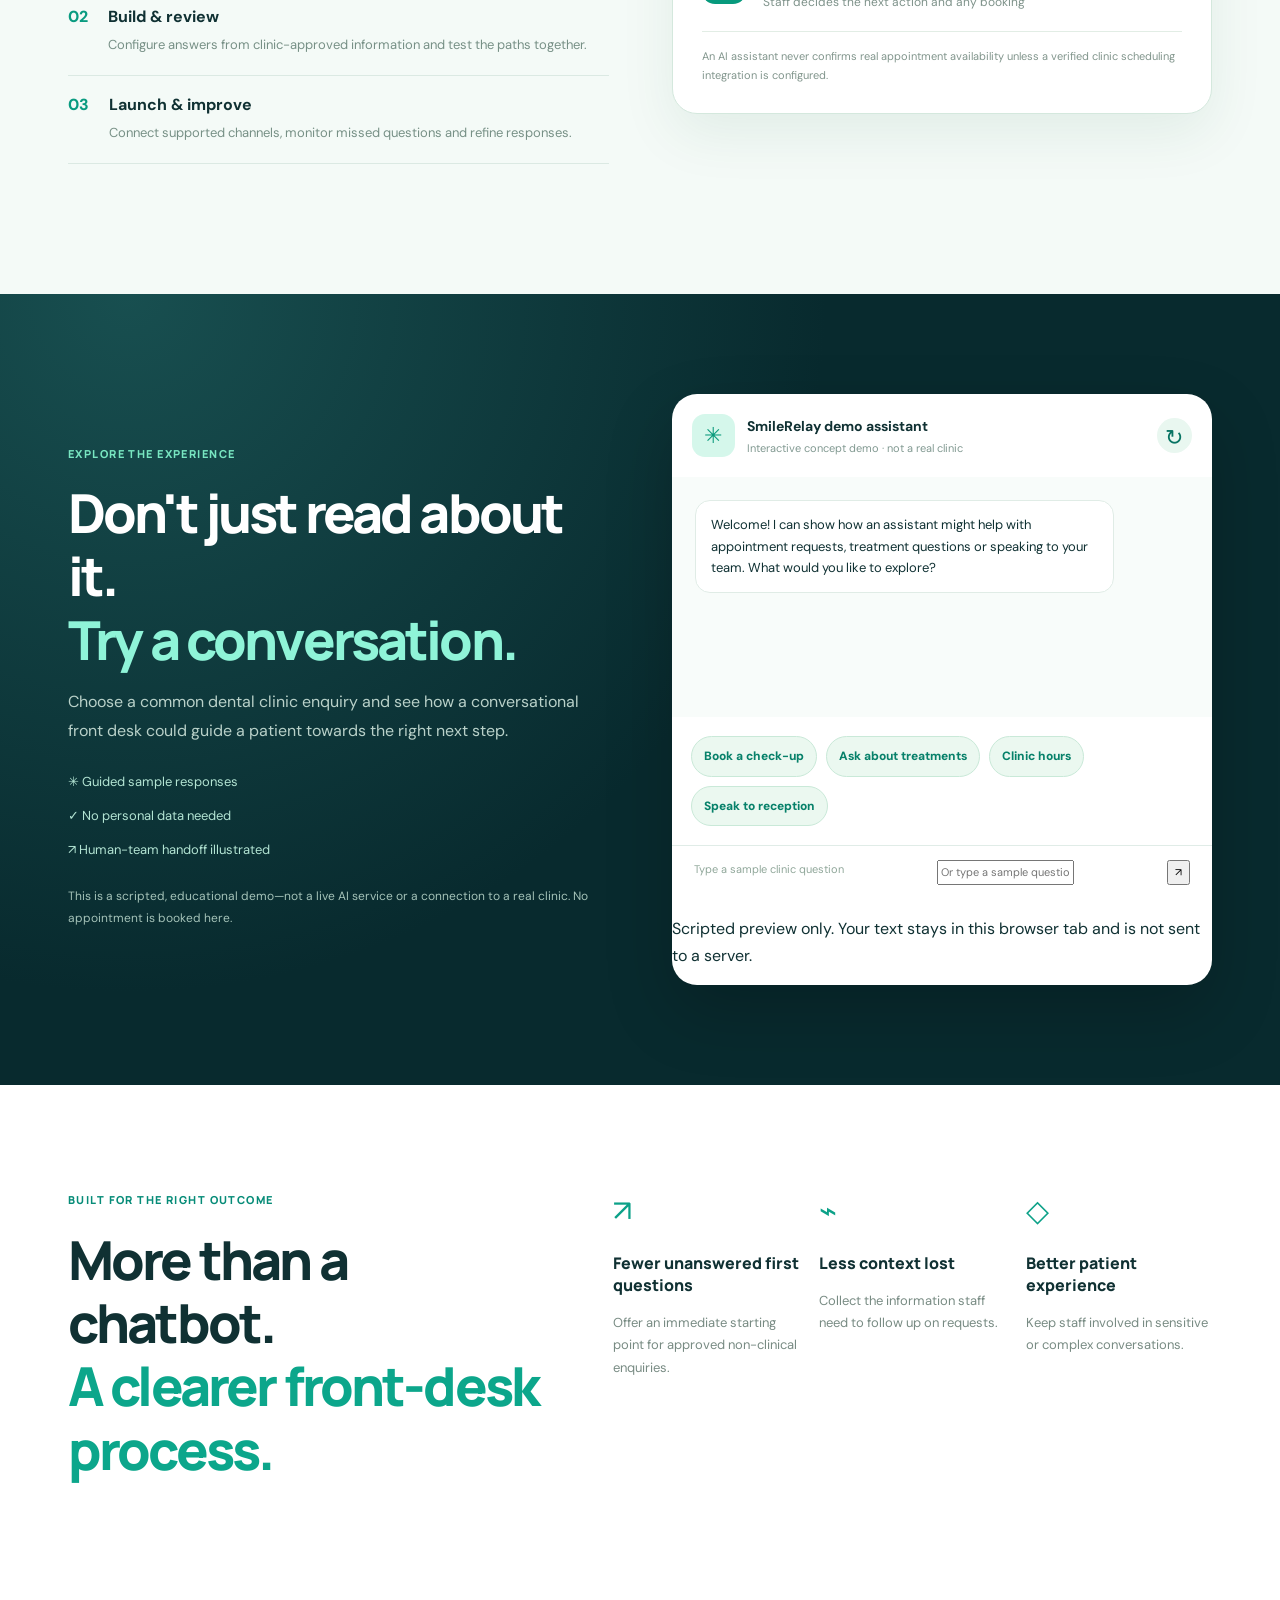
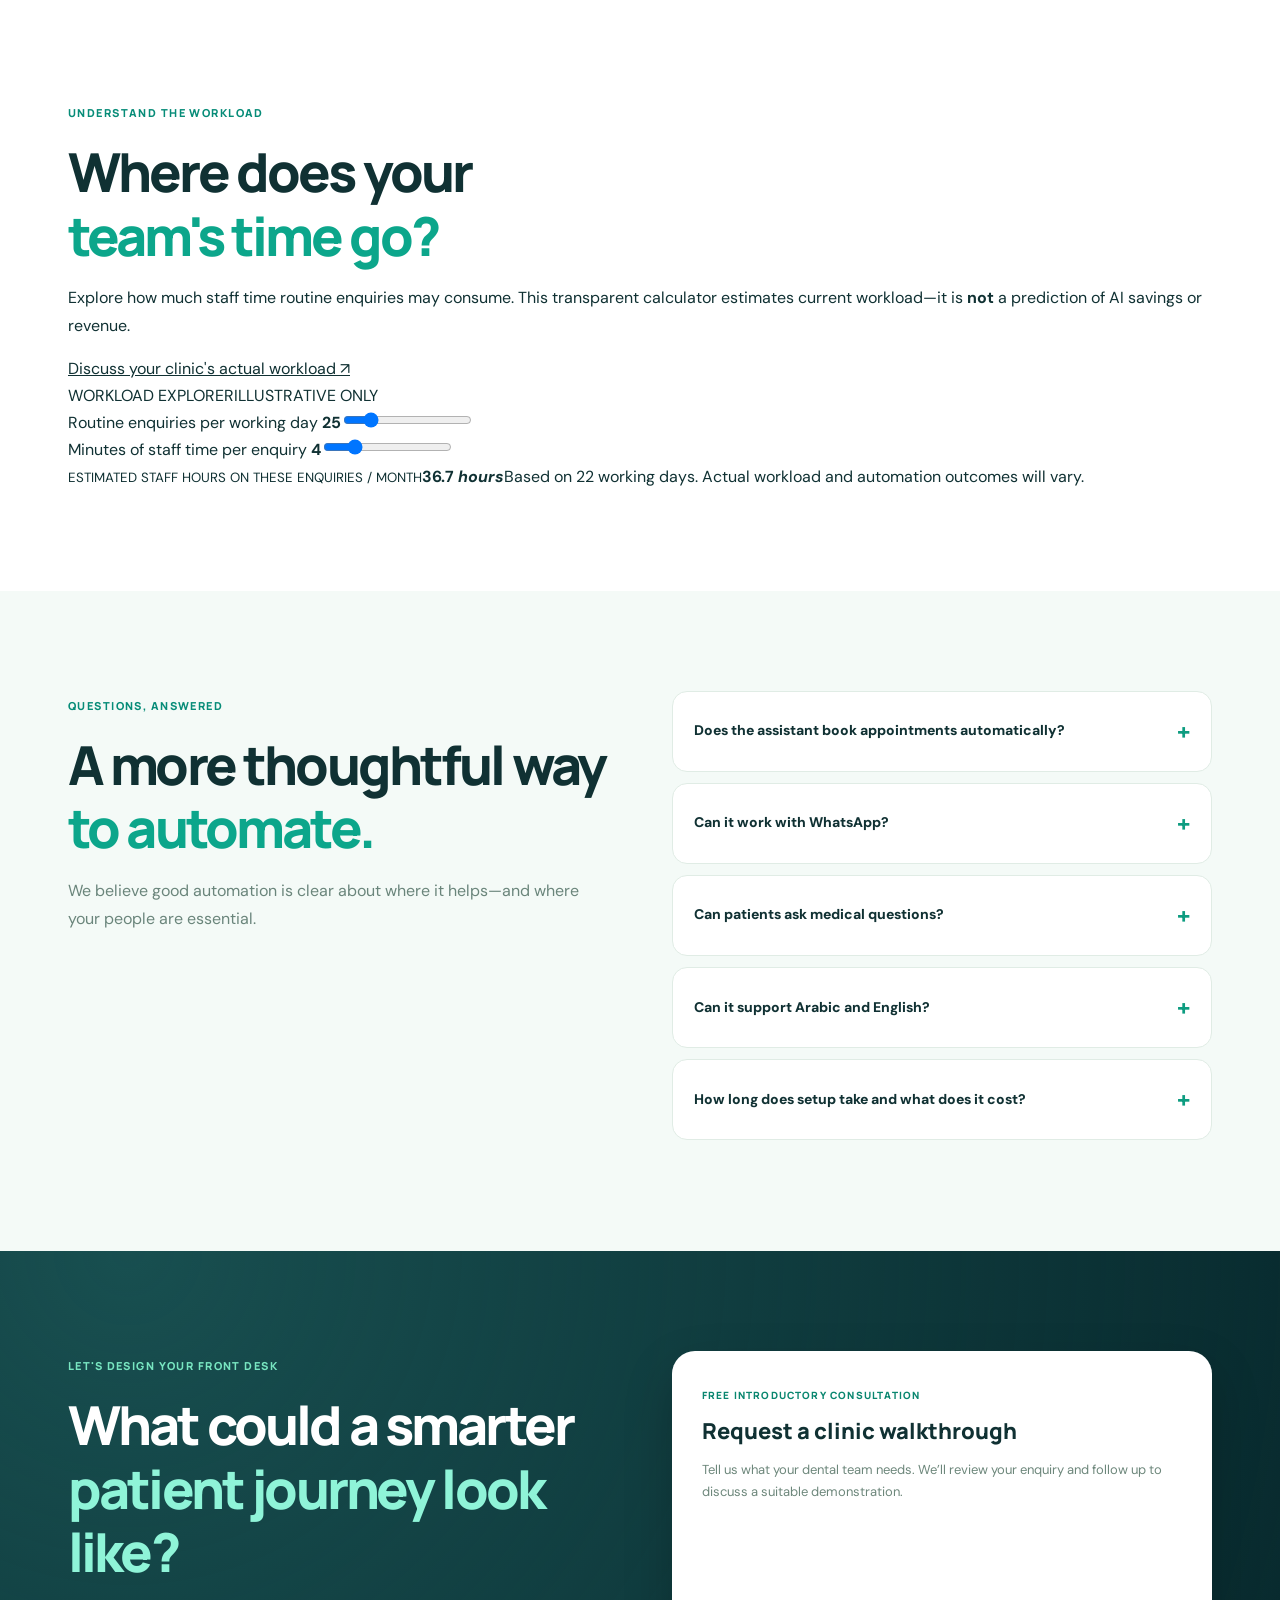
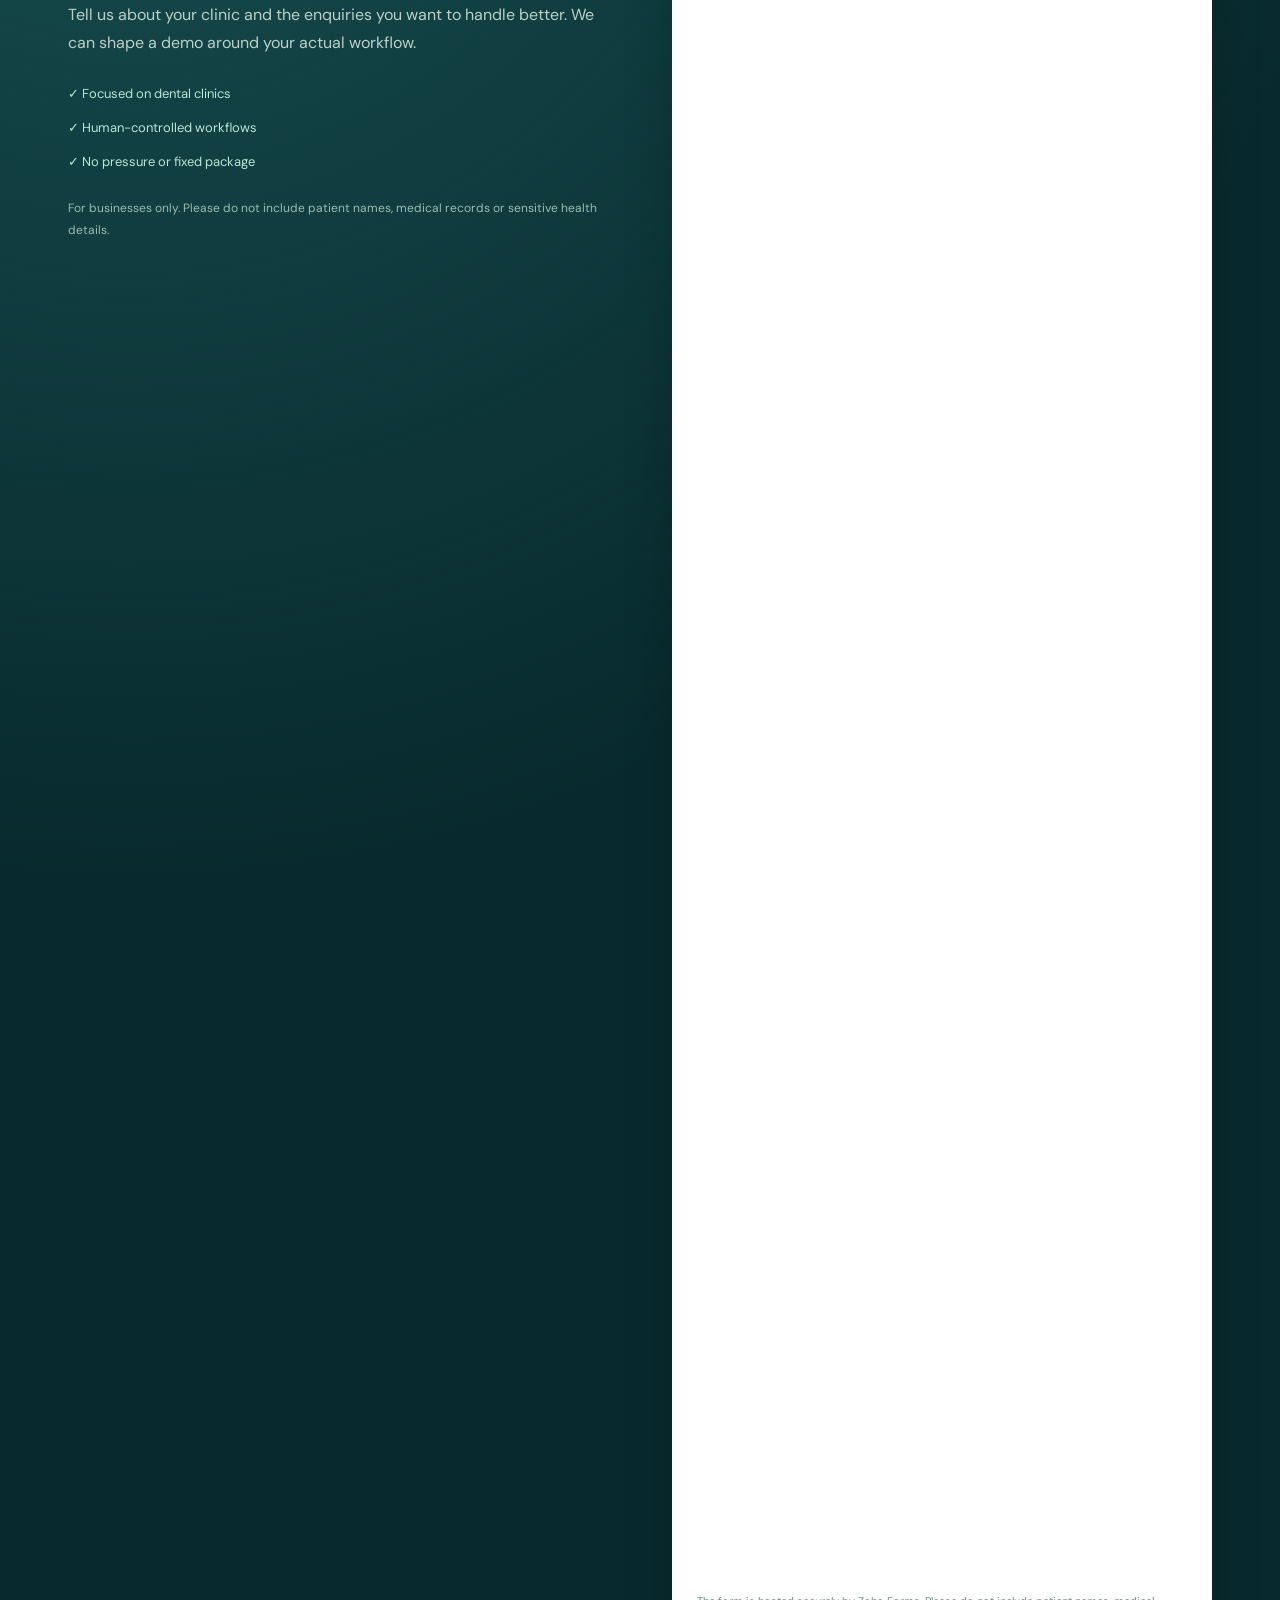
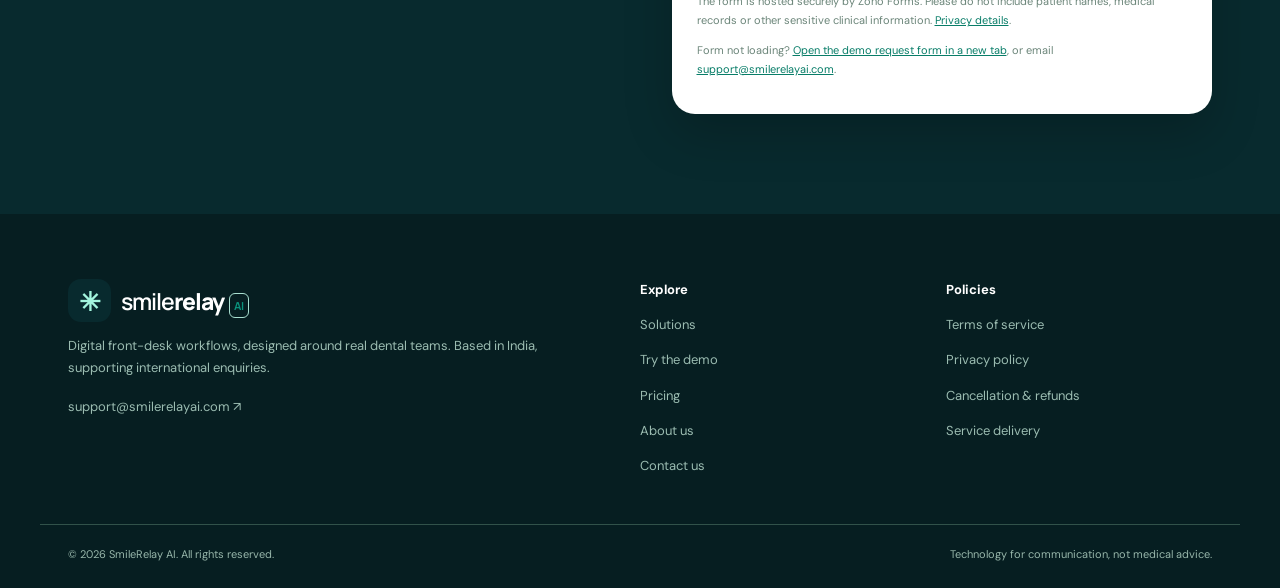
==== commit 9335d06b: "Redesign SmileRelay AI homepage with futuristic workflow preview and interactive service explorer" ====
--- a/index.html
+++ b/index.html
@@ -3,8 +3,8 @@
 <head>
   <meta charset="utf-8">
   <meta name="viewport" content="width=device-width, initial-scale=1">
-  <meta name="theme-color" content="#0a292e">
-  <title>SmileRelay AI | AI Receptionist & Patient Communication for Dental Clinics</title>
+  <meta name="theme-color" content="#071b22">
+  <title>SmileRelay AI — AI Dental Receptionist, WhatsApp & Appointment Automation</title>
   <meta name="description" content="SmileRelay AI helps dental clinics handle enquiries, appointment requests, patient reminders, and follow-ups through practical AI-assisted workflows. Explore an interactive demo.">
   <link rel="canonical" href="https://smilerelayai.com/">
   <meta property="og:type" content="website">
@@ -14,6 +14,7 @@
   <link rel="icon" href="favicon.svg" type="image/svg+xml">
   <link rel="stylesheet" href="styles.css">
   <script defer src="script.js"></script>
+  <script type="application/ld+json">{"@context":"https://schema.org","@type":"Organization","name":"SmileRelay AI","url":"https://smilerelayai.com/","email":"support@smilerelayai.com","description":"Digital patient communication and front-desk automation services for dental clinics."}</script>
 </head>
 <body>
   <a class="skip-link" href="#main">Skip to content</a>
@@ -22,40 +23,32 @@
       <a class="wordmark" href="./" aria-label="SmileRelay AI home"><span class="symbol" aria-hidden="true"><svg viewBox="0 0 44 44" fill="none"><path d="M9 17.5C9 11.7 14.3 7 21.1 7h2.2C30.1 7 35 11.5 35 17.2c0 8.1-8.1 12.5-12.8 17.8-3.5-5.5-13.2-10.8-13.2-17.5Z" stroke="currentColor" stroke-width="2.2"/><path d="M16 20c3.1 4.6 8.4 5.1 12.2 0" stroke="currentColor" stroke-width="2.2" stroke-linecap="round"/><circle cx="17.1" cy="15.8" r="1.3" fill="currentColor"/><circle cx="27.2" cy="15.8" r="1.3" fill="currentColor"/></svg></span><span>smile<span class="wordmark-bold">relay</span><b>AI</b></span></a>
       <button class="mobile-menu" aria-label="Toggle menu" aria-expanded="false" aria-controls="primary-nav"><span></span><span></span><span></span></button>
       <nav id="primary-nav" class="nav-links" aria-label="Main navigation">
-        <a href="#solutions">Solutions</a><a href="services.html">What we do</a><a href="#experience">Try demo</a><a href="#process">How it works</a><a href="#faq">FAQ</a>
+        <a href="#solutions">Solutions</a><a href="#workflow-lab">Platform</a><a href="#experience">Live demo</a><a href="pricing.html">Pricing</a><a href="about.html">About</a>
         <a class="nav-contact" href="#contact">Request a walkthrough <span aria-hidden="true">↗</span></a>
       </nav>
     </div>
   </header>
   <main id="main">
-    <section class="hero">
-      <div class="container hero-grid">
-        <div class="hero-copy">
-          <div class="eyebrow"><span class="live-dot"></span> AI workflows built around real dental front desks</div>
-          <h1>More conversations.<br><em>Less front-desk chaos.</em></h1>
-          <p class="hero-lead">A thoughtful AI assistant for dental clinics: welcome new enquiries, collect appointment requests, explain routine information and keep the human team in control.</p>
-          <div class="hero-actions"><a class="button primary" href="#experience">Try the interactive demo <span aria-hidden="true">↗</span></a><a class="button secondary" href="#contact">Discuss your clinic <span aria-hidden="true">→</span></a></div>
-          <div class="hero-points"><span><i aria-hidden="true">✓</i> Website chat</span><span><i aria-hidden="true">✓</i> WhatsApp workflows</span><span><i aria-hidden="true">✓</i> Human handoff</span></div>
-          <p class="hero-note">Built for clinics of different sizes. Features are configured per project; no clinical decisions are automated.</p>
-        </div>
-        <div class="hero-visual" aria-label="Illustration of a patient messaging assistant and clinic workflow">
-          <div class="hero-glow"></div>
-          <div class="floating-label floating-label-top"><span class="tiny-icon">✧</span><span>Patient conversation<br><strong>Ready for a response</strong></span></div>
-          <div class="hero-chat">
-            <div class="hero-chat-top"><span class="small-avatar">✳</span><span><strong>Clinic assistant</strong><small>Example conversation</small></span><span class="chat-top-status">● Demo</span></div>
-            <div class="hero-chat-conversation">
-              <div class="msg patient">Hi! Can I book a dental check-up?</div>
-              <div class="msg assistant">Of course. I can take your preferred day and send the request to the clinic team.</div>
-              <div class="msg patient">Friday afternoon would be great.</div>
-              <div class="msg assistant">Noted! The team can confirm a time after checking their schedule. <span class="sparkle">✳</span></div>
-            </div>
-            <div class="hero-compose"><span>Write a message...</span><span class="send-shape">↗</span></div>
-          </div>
-          <div class="floating-label floating-label-bottom"><span class="check-orb">✓</span><span><strong>Team stays in control</strong><br>Appointment request captured</span></div>
-          <div class="hero-trail" aria-hidden="true"></div>
-        </div>
-      </div>
-    </section>
+    <section class="hero" id="home"><div class="hero-gridlines" aria-hidden="true"></div><div class="container hero-grid">
+<div class="hero-copy"><div class="eyebrow"><span class="live-dot"></span> THE INTELLIGENT DENTAL FRONT DESK</div>
+<h1>Every enquiry.<br><em>A better first</em><br>response.</h1>
+<p class="hero-lead">Meet SmileRelay AI. A thoughtfully designed receptionist experience for dental teams—helping with routine questions, appointment requests and follow-ups while your people stay in control.</p>
+<div class="hero-actions"><a class="button primary" href="#experience">Experience the demo <span aria-hidden="true">↗</span></a><a class="button secondary" href="#contact">Book a free walkthrough <span aria-hidden="true">→</span></a></div>
+<div class="hero-points"><span><i aria-hidden="true">◆</i> Website receptionist</span><span><i aria-hidden="true">◆</i> WhatsApp workflows</span><span><i aria-hidden="true">◆</i> Human handoff</span></div>
+<p class="hero-note">Custom-configured solutions, not a replacement for clinical judgment. All demo interactions on this website are illustrative.</p></div>
+<div class="hero-visual" aria-label="Animated concept of a dental clinic conversation workflow">
+<div class="hero-glow" aria-hidden="true"></div><div class="orbit orbit-one" aria-hidden="true"></div><div class="orbit orbit-two" aria-hidden="true"></div>
+<div class="floating-label floating-label-top"><span class="tiny-icon">✦</span><span><small>01 / INCOMING MESSAGE</small><strong>Patient enquiry recognised</strong></span></div>
+<div class="command-center">
+<div class="command-top"><span class="command-brand"><span class="command-glyph">✳</span> SMILERELAY <b>AI</b></span><span class="command-live"><span class="live-dot"></span> CONCEPT PREVIEW</span></div>
+<div class="command-metrics"><div><span>WEBSITE</span><strong>Reception flow</strong><small>Clinic-approved replies</small></div><div><span>MESSAGING</span><strong>Follow-up flow</strong><small>Opt-in and human review</small></div></div>
+<div class="command-thread"><div class="thread-label"><span class="pulse-ring">✦</span> New enquiry <span class="thread-caption">Sample conversation</span></div>
+<div class="thread-bubble visitor">Hello! Can I request a check-up next week?</div>
+<div class="thread-bubble ai">Absolutely. I can note your preferred date and ask reception to confirm availability.</div>
+<div class="thread-bubble visitor">Thursday afternoon works for me.</div>
+<div class="thread-routing"><span class="route-icon">↗</span><div><strong>Ready for staff review</strong><small>Request captured · schedule not confirmed</small></div><span class="route-check">✓</span></div></div>
+<div class="command-bottom"><span>✧ Patient communication, thoughtfully connected</span><span>● ● ●</span></div></div>
+<div class="floating-label floating-label-bottom"><span class="check-orb">✓</span><span><small>02 / HUMAN HANDOFF</small><strong>The clinic makes the final call</strong></span></div></div></div><div class="hero-bottom-glow" aria-hidden="true"></div></section>
 
     <section class="trust-strip" aria-label="Supported workflow categories"><div class="container trust-items"><p>One connected patient experience</p><div><span>ENQUIRIES</span><span class="strip-divider"></span><span>APPOINTMENT REQUESTS</span><span class="strip-divider"></span><span>REMINDERS</span><span class="strip-divider"></span><span>FOLLOW-UPS</span></div></div></section>
 
@@ -69,6 +62,14 @@
         </div>
       </div>
     </section>
+
+    <section class="section studio-section" id="workflow-lab"><div class="container"><div class="studio-head"><div><span class="kicker">EXPLORE THE POSSIBILITIES</span><h2>One intelligent front desk.<br><em>Several ways to help.</em></h2></div><p>Choose a workflow to see a realistic example of what we can configure after learning your clinic's rules and communication style.</p></div>
+<div class="studio-shell"><div class="studio-sidebar" role="tablist" aria-label="Explore clinic automation workflows">
+<button type="button" class="studio-tab active" role="tab" id="tab-website" data-flow="website" aria-selected="true" aria-controls="flow-stage"><span class="studio-tab-icon">01</span><span><strong>Website assistant</strong><small>Welcome and direct enquiries</small></span><span aria-hidden="true">↗</span></button>
+<button type="button" class="studio-tab" role="tab" id="tab-whatsapp" data-flow="whatsapp" aria-selected="false" aria-controls="flow-stage" tabindex="-1"><span class="studio-tab-icon">02</span><span><strong>WhatsApp workflows</strong><small>Respond and route with consent</small></span><span aria-hidden="true">↗</span></button>
+<button type="button" class="studio-tab" role="tab" id="tab-reminder" data-flow="reminder" aria-selected="false" aria-controls="flow-stage" tabindex="-1"><span class="studio-tab-icon">03</span><span><strong>Appointment reminders</strong><small>Support your team’s schedule</small></span><span aria-hidden="true">↗</span></button>
+<button type="button" class="studio-tab" role="tab" id="tab-handoff" data-flow="handoff" aria-selected="false" aria-controls="flow-stage" tabindex="-1"><span class="studio-tab-icon">04</span><span><strong>Human handoff</strong><small>Keep sensitive decisions human</small></span><span aria-hidden="true">↗</span></button></div>
+<div class="studio-stage" id="flow-stage" role="tabpanel" aria-labelledby="tab-website" aria-live="polite"><div class="studio-stage-top"><span class="fake-window-dots" aria-hidden="true"><b></b><b></b><b></b></span><span id="flow-channel">WEBSITE RECEPTIONIST / EXAMPLE</span><span class="simulation-label">INTERACTIVE PREVIEW</span></div><div class="stage-content"><span class="stage-orbit" aria-hidden="true">✳</span><div class="stage-chat"><div class="stage-chat-head"><span class="small-avatar">✳</span><span><strong id="flow-heading">First response, made easy</strong><small id="flow-subheading">A sample patient enquiry</small></span></div><div class="stage-chat-body"><div class="stage-msg user" id="flow-question">Hello! I’d like to know if I can book a check-up.</div><div class="stage-msg bot" id="flow-answer">Of course. I can collect your preferred day and pass the request to the dental team for confirmation.</div></div><div class="stage-chat-foot"><span class="status-led"></span><span id="flow-outcome">Next step: reception reviews the request</span></div></div><p class="stage-disclaimer">Example only. No messages are sent and no real appointments are booked.</p></div></div></div></div></section>
 
     <section class="section flow-section" id="process"><div class="container flow-layout">
       <div class="flow-copy"><span class="kicker">DESIGNED FOR DENTAL TEAMS</span><h2>Automation should feel<br><em>human, not robotic.</em></h2><p>We start with your actual reception workflow, then design safe paths for routine questions, appointment requests and conversations that need a person.</p>
@@ -92,11 +93,17 @@
         <div class="demo-chat-header"><span class="demo-bot-avatar">✳</span><div><strong>SmileRelay demo assistant</strong><small>Interactive concept demo · not a real clinic</small></div><button id="reset-chat" type="button" aria-label="Restart conversation" title="Restart demo">↻</button></div>
         <div class="demo-messages" id="demo-messages" aria-live="polite"><div class="demo-msg bot">Welcome! I can show how an assistant might help with appointment requests, treatment questions or speaking to your team. What would you like to explore?</div></div>
         <div class="quick-replies" id="quick-replies"><button type="button" data-demo="appointment">Book a check-up</button><button type="button" data-demo="treatment">Ask about treatments</button><button type="button" data-demo="hours">Clinic hours</button><button type="button" data-demo="human">Speak to reception</button></div>
-        <div class="demo-input"><span>This guided demo uses the options above.</span><span aria-hidden="true">✳</span></div>
+        <form class="demo-input demo-type-form" id="demo-type-form"><label class="sr-only" for="demo-message">Type a sample clinic question</label><input id="demo-message" type="text" maxlength="180" autocomplete="off" placeholder="Or type a sample question…" aria-label="Type a sample clinic question"><button type="submit" aria-label="Send sample message">↗</button></form><p class="demo-footnote">Scripted preview only. Your text stays in this browser tab and is not sent to a server.</p>
       </div>
     </div></section>
 
     <section class="section outcomes"><div class="container outcomes-wrap"><div><span class="kicker">BUILT FOR THE RIGHT OUTCOME</span><h2>More than a chatbot.<br><em>A clearer front-desk process.</em></h2></div><div class="outcome-columns"><div><span class="outcome-icon">↗</span><h3>Fewer unanswered first questions</h3><p>Offer an immediate starting point for approved non-clinical enquiries.</p></div><div><span class="outcome-icon">⌁</span><h3>Less context lost</h3><p>Collect the information staff need to follow up on requests.</p></div><div><span class="outcome-icon">◇</span><h3>Better patient experience</h3><p>Keep staff involved in sensitive or complex conversations.</p></div></div></div></section>
+
+    <section class="section planner-section" id="planner"><div class="container planner-wrap"><div><span class="kicker">UNDERSTAND THE WORKLOAD</span><h2>Where does your<br><em>team's time go?</em></h2><p>Explore how much staff time routine enquiries may consume. This transparent calculator estimates current workload—it is <strong>not</strong> a prediction of AI savings or revenue.</p><a class="text-link" href="#contact">Discuss your clinic's actual workload ↗</a></div>
+<div class="planner-card"><div class="planner-top"><span>WORKLOAD EXPLORER</span><span>ILLUSTRATIVE ONLY</span></div>
+<div class="range-row"><label for="enquiry-count">Routine enquiries per working day <strong id="enquiry-label">25</strong></label><input id="enquiry-count" type="range" min="5" max="120" value="25" step="5"></div>
+<div class="range-row"><label for="minute-count">Minutes of staff time per enquiry <strong id="minutes-label">4</strong></label><input id="minute-count" type="range" min="1" max="15" value="4" step="1"></div>
+<div class="planner-output"><small>ESTIMATED STAFF HOURS ON THESE ENQUIRIES / MONTH</small><strong><span id="workload-hours">36.7</span> <em>hours</em></strong><span>Based on 22 working days. Actual workload and automation outcomes will vary.</span></div></div></div></section>
 
     <section class="section faq-section" id="faq"><div class="container faq-layout"><div><span class="kicker">QUESTIONS, ANSWERED</span><h2>A more thoughtful way<br><em>to automate.</em></h2><p>We believe good automation is clear about where it helps—and where your people are essential.</p></div><div class="faqs">
       <details><summary>Does the assistant book appointments automatically?<span>+</span></summary><p>It can collect appointment requests right away. Direct booking is only possible after a compatible scheduling system is integrated, clinic rules are approved and availability is verified. Otherwise reception confirms the time.</p></details>
@@ -119,6 +126,6 @@
       </div>
     </div></section>
   </main>
-  <footer class="footer"><div class="container footer-grid"><div><a class="wordmark footer-wordmark" href="./"><span class="symbol" aria-hidden="true">✳</span><span>smile<span class="wordmark-bold">relay</span><b>AI</b></span></a><p>Thoughtful communication tools for modern dental teams.</p></div><div><strong>Explore</strong><a href="#solutions">Solutions</a><a href="services.html">Services</a><a href="#experience">Demo</a><a href="#faq">FAQs</a></div><div><strong>Information</strong><a href="privacy.html">Privacy</a><a href="#contact">Contact</a><span class="footer-small">Dental software concept and services. Not medical advice.</span></div></div><div class="container footer-bottom"><span>© <span id="year">2026</span> SmileRelay AI. All rights reserved.</span><span>Made for the moments that matter to patients.</span></div></footer>
+  <footer class="footer"><div class="container footer-grid"><div><a class="wordmark footer-wordmark" href="./"><span class="symbol" aria-hidden="true">✳</span><span>smile<span class="wordmark-bold">relay</span><b>AI</b></span></a><p>Digital front-desk workflows, designed around real dental teams. Based in India, supporting international enquiries.</p><a class="footer-mail" href="mailto:support@smilerelayai.com">support@smilerelayai.com ↗</a></div><div><strong>Explore</strong><a href="services.html">Solutions</a><a href="index.html#experience">Try the demo</a><a href="pricing.html">Pricing</a><a href="about.html">About us</a><a href="contact.html">Contact us</a></div><div><strong>Policies</strong><a href="terms.html">Terms of service</a><a href="privacy.html">Privacy policy</a><a href="refunds.html">Cancellation &amp; refunds</a><a href="delivery.html">Service delivery</a></div></div><div class="container footer-bottom"><span>© <span id="year">2026</span> SmileRelay AI. All rights reserved.</span><span>Technology for communication, not medical advice.</span></div></footer>
 </body>
 </html>
--- a/styles.css
+++ b/styles.css
@@ -0,0 +1,14 @@
+@import url('https://fonts.googleapis.com/css2?family=DM+Sans:wght@400;500;600;700&family=Manrope:wght@400;500;600;700;800&display=swap');
+:root{--ink:#103133;--muted:#627e79;--deep:#082a2e;--teal:#0da58b;--pale:#f4faf7;--line:#deebe6}
+*{box-sizing:border-box}html{scroll-behavior:smooth;scroll-padding-top:95px}body{margin:0;color:var(--ink);font:16px/1.7 'DM Sans',Arial,sans-serif}a{color:inherit}button{cursor:pointer}button,input{font:inherit}a:focus-visible,button:focus-visible,summary:focus-visible{outline:3px solid #18c49d;outline-offset:3px}.container{max-width:1200px;margin:auto;padding:0 28px}.skip-link{position:absolute;top:-90px;left:10px;background:white;padding:10px;z-index:90}.skip-link:focus{top:10px}
+.header{position:sticky;top:0;z-index:20;background:#fffffff0;backdrop-filter:blur(18px);border-bottom:1px solid var(--line)}.nav{display:flex;align-items:center;justify-content:space-between;gap:25px;min-height:85px}.wordmark{text-decoration:none;display:flex;align-items:center;gap:10px;font:600 23px 'Manrope',sans-serif;letter-spacing:-1px;white-space:nowrap}.wordmark-bold{font-weight:800}.wordmark b{letter-spacing:0;margin-left:5px;color:#0b927c;border:1px solid #a8dfd0;border-radius:6px;font-size:11px;padding:4px}.symbol{display:grid;place-items:center;background:var(--deep);color:#a3f5de;border-radius:13px;width:43px;height:43px;font-size:26px}.symbol svg{width:35px;height:35px}.nav-links{display:flex;gap:21px;align-items:center}.nav-links a{text-decoration:none;font-size:13px;font-weight:700;color:#43645e}.nav-links a:hover{color:#078d79}.nav-links .nav-contact{padding:12px 16px;border-radius:30px;color:#fff;background:#0b373a}.mobile-menu{display:none;padding:10px;border:0;background:transparent}.mobile-menu span{display:block;width:23px;height:2px;background:#134848;margin:4px 0}
+.hero{background:radial-gradient(ellipse at 80% 14%,#d4f5e7 0,transparent 48%),linear-gradient(180deg,#f8fcf9,#fff);overflow:hidden}.hero-grid{display:grid;grid-template-columns:1.07fr .93fr;gap:35px;align-items:center;min-height:635px;padding-top:62px;padding-bottom:74px}.eyebrow,.kicker{font:800 11px/1.5 'Manrope',sans-serif;letter-spacing:.13em;text-transform:uppercase;color:#078c78}.eyebrow{display:inline-flex;align-items:center;gap:12px;border:1px solid #bee7d8;background:#f0fcf7;padding:10px 14px;border-radius:40px;letter-spacing:.075em}.live-dot{width:8px;height:8px;border-radius:50%;background:#1ca887;box-shadow:0 0 0 5px #cff4e5}.hero h1{font:800 clamp(42px,5vw,70px)/1.13 'Manrope',sans-serif;letter-spacing:-.067em;margin:29px 0 22px}h2 em,.hero h1 em{font-style:normal;color:#0ca68b}.hero-lead{font-size:18px;line-height:1.8;color:#5b7974;max-width:590px}.hero-actions{display:flex;flex-wrap:wrap;gap:12px;margin:27px 0}.button{display:inline-flex;justify-content:center;align-items:center;gap:15px;border:1px solid transparent;border-radius:14px;text-decoration:none;padding:14px 19px;font-size:14px;font-weight:800}.button.primary{background:#0c3a3b;color:white}.button.primary:hover{background:#096c5e}.button.secondary{background:#fff;border-color:#cde1d9}.hero-points{display:flex;flex-wrap:wrap;gap:17px;font-size:13px;font-weight:700;color:#426660}.hero-points i{color:#0aa58b;font-style:normal}.hero-note{color:#829a92;font-size:12px;max-width:560px}
+.hero-visual{min-height:485px;display:grid;align-items:center;position:relative}.hero-glow{position:absolute;inset:13%;background:#c4f1df;border-radius:50%;filter:blur(64px)}.hero-chat{width:88%;max-width:435px;margin:auto;position:relative;transform:rotate(-2deg);animation:float 6s ease-in-out infinite;overflow:hidden;border:1px solid #d7ebe3;background:#fff;border-radius:26px;box-shadow:0 33px 78px #0f574b24}.hero-chat-top{display:flex;align-items:center;gap:12px;padding:20px;border-bottom:1px solid #e5f0e9}.small-avatar,.demo-bot-avatar{display:grid;place-items:center;width:43px;height:43px;border-radius:13px;background:#d5f7eb;color:#0a9a7c;font-size:22px}.hero-chat-top strong,.hero-chat-top small,.demo-chat-header strong,.demo-chat-header small{display:block}.hero-chat-top strong{font-size:14px}.hero-chat-top small,.demo-chat-header small{font-size:11px;color:#819991}.chat-top-status{margin-left:auto;font-size:11px;color:#0e9d79}.hero-chat-conversation{padding:24px 19px 18px;display:grid;gap:13px}.msg{font-size:13px;line-height:1.55;max-width:85%;padding:13px 16px;border-radius:17px}.msg.patient{justify-self:end;background:#e9f3ef;border-bottom-right-radius:4px}.msg.assistant{justify-self:start;background:#0b4546;color:#fff;border-bottom-left-radius:4px}.sparkle{color:#9bf7da}.hero-compose{display:flex;justify-content:space-between;align-items:center;margin:0 18px 18px;background:#f8faf9;border:1px solid #e0ede8;border-radius:15px;padding:9px 13px 9px 17px;color:#8fa39c;font-size:12px}.send-shape{background:#0ca78a;color:#fff;border-radius:11px;font-size:20px;padding:4px 10px}.floating-label{position:absolute;display:flex;gap:10px;align-items:center;z-index:2;border:1px solid #d9ede3;border-radius:15px;background:white;padding:13px;box-shadow:0 15px 37px #11514020;color:#67857b;font-size:12px;line-height:1.4}.floating-label strong{color:#163e3b}.floating-label-top{top:4%;right:0}.floating-label-bottom{bottom:3%;left:0}.tiny-icon,.check-orb{color:#0e9f82;font-size:24px}.trust-strip{border-block:1px solid #e3eee9;background:#f9fdfa}.trust-items{display:flex;justify-content:space-between;align-items:center;gap:30px;padding-top:20px;padding-bottom:20px}.trust-items p{font-weight:700;font-size:13px;color:#59746b}.trust-items>div{display:flex;align-items:center;flex-wrap:wrap;gap:14px;font:800 10px 'Manrope',sans-serif;letter-spacing:.1em;color:#426962}.strip-divider{width:4px;height:4px;border-radius:50%;background:#b5d8c8}
+.section{padding:100px 0}.section-heading{max-width:700px;margin-bottom:43px}.section h2,.simple-hero h1{font:800 clamp(35px,4.2vw,54px)/1.18 'Manrope',sans-serif;letter-spacing:-.053em;margin:15px 0 17px}.section-heading p,.flow-copy>p,.demo-copy>p,.faq-layout>div>p,.contact-copy>p{color:#6a857b;line-height:1.8}.service-grid{display:grid;grid-template-columns:repeat(3,minmax(0,1fr));gap:20px}.service-card{padding:25px;border:1px solid var(--line);border-radius:23px;transition:transform .25s,box-shadow .25s}.service-card:hover{transform:translateY(-5px);box-shadow:0 21px 55px #0f503e19}.service-number{font:800 11px 'Manrope',sans-serif;letter-spacing:.11em;color:#75938a}.service-card h3{font:800 21px 'Manrope',sans-serif;letter-spacing:-.04em;margin:22px 0 10px}.service-card p{font-size:14px;color:#6f857d}.service-card a{text-decoration:none;color:#088c73;font-size:13px;font-weight:800}.service-visual{height:175px;border-radius:17px;background:#e5f9ee;display:grid;place-items:center;position:relative;overflow:hidden;margin-top:17px}.accent-b .service-visual{background:#edf2ff}.accent-c .service-visual{background:#fff3e8}.service-orb{display:grid;place-items:center;border-radius:27px;background:#0aa186;color:white;width:95px;height:95px;font-size:53px;transform:rotate(-11deg);box-shadow:0 16px 37px #199a7b45}.mini-bubble{position:absolute;background:#fff;padding:8px 10px;border-radius:10px;box-shadow:0 9px 21px #153f321d;font-size:10px;font-weight:700}.mini-bubble.one{left:10px;top:17px}.mini-bubble.two{right:8px;bottom:15px}.message-stack,.timeline{display:grid;width:80%;gap:10px}.message-stack div,.timeline span{background:white;padding:10px 13px;font-size:12px;border-radius:10px;box-shadow:0 7px 16px #0f3c3714}.message-stack span{margin-left:8px}.timeline b{display:inline-block;width:9px;height:9px;border-radius:50%;background:#ffb486;margin-right:8px}
+.flow-section,.faq-section{background:var(--pale)}.flow-layout,.demo-layout,.faq-layout,.contact-grid{display:grid;grid-template-columns:1fr 1fr;gap:63px;align-items:center}.feature-list{list-style:none;padding:0;margin:30px 0}.feature-list li{display:flex;gap:20px;padding:15px 0;border-bottom:1px solid #dbe9e3}.feature-list li>span{color:#099b80;font-weight:800}.feature-list strong{font-size:16px}.feature-list p{font-size:13px;color:#779086;margin:4px 0}.flow-board{padding:29px;background:white;border:1px solid #d4e8dd;border-radius:25px;box-shadow:0 20px 55px #0b5b3914}.board-header{display:flex;justify-content:space-between;align-items:center;padding-bottom:17px;border-bottom:1px solid #e8f0e9}.board-title{font-weight:800}.board-mark{color:#0b9b82;margin-right:8px}.board-tag{font-size:10px;color:#819990}.journey-node{display:flex;gap:17px;align-items:center;padding:18px 0}.node-icon{display:grid;place-items:center;width:44px;height:44px;flex:none;background:#e1f8eb;border-radius:13px;font-size:23px;color:#0c9b80}.journey-node small{display:block;color:#0b9b80;font:800 10px 'Manrope',sans-serif;letter-spacing:.1em}.journey-node strong{font-size:15px}.journey-node p{margin:0;font-size:12px;color:#7e928a}.node-line{height:24px;margin-left:22px;border-left:2px dashed #afd5c6}.journey-node.green .node-icon{background:#079a7d;color:white}.board-footnote{border-top:1px solid #e2ede5;padding-top:15px;color:#81958c;font-size:11px}
+.demo-section,.contact-section{background:radial-gradient(circle at 10% 0%,#184f50,transparent 50%),var(--deep);color:white}.kicker.light{color:#78e6c1}.demo-copy h2 em,.contact-copy h2 em{color:#8ff4d8}.demo-copy>p,.contact-copy>p{color:#b9d1c9}.demo-facts{display:grid;gap:12px;margin:25px 0;color:#b3e4d3;font-size:13px}.demo-disclaimer{font-size:12px!important;color:#a4c2b8!important}.interactive-chat{max-width:540px;overflow:hidden;background:#fff;color:var(--ink);border-radius:25px;box-shadow:0 27px 68px #0003}.demo-chat-header{padding:20px;display:flex;align-items:center;gap:12px}.demo-chat-header strong{font-size:14px}.demo-chat-header button{margin-left:auto;border:0;background:#e9f7f0;border-radius:50%;color:#087463;width:35px;height:35px;font-size:22px}.demo-messages{display:flex;flex-direction:column;gap:11px;background:#f8fcfa;min-height:240px;max-height:360px;overflow:auto;padding:23px}.demo-msg{font-size:13px;line-height:1.65;border-radius:15px;padding:13px 15px;max-width:85%}.demo-msg.bot{background:white;border:1px solid #e0ece6;align-self:flex-start}.demo-msg.visitor{background:#087967;color:white;align-self:flex-end}.quick-replies{display:flex;gap:9px;flex-wrap:wrap;padding:19px}.quick-replies button{background:#ebf8f0;border:1px solid #c9e9d8;border-radius:30px;color:#07816a;padding:9px 12px;font-weight:800;font-size:12px}.quick-replies button:hover{background:#d3f2e5}.demo-input{border-top:1px solid #e0ece7;padding:14px 22px;font-size:11px;color:#90a79a;display:flex;justify-content:space-between}
+.outcomes-wrap{display:grid;grid-template-columns:.9fr 1.1fr;gap:55px;align-items:start}.outcome-columns{display:grid;grid-template-columns:repeat(3,1fr);gap:20px}.outcome-icon{font-size:30px;color:#0ca188}.outcome-columns h3{font:800 16px 'Manrope',sans-serif}.outcome-columns p{font-size:13px;color:#788b83}.faq-layout{align-items:start}.faqs details{border:1px solid #e0ece5;border-radius:15px;background:white;padding:0 21px;margin-bottom:11px}.faqs summary{font-size:14px;font-weight:800;cursor:pointer;display:flex;justify-content:space-between;align-items:center;gap:16px;padding:20px 0;list-style:none}.faqs summary::-webkit-details-marker{display:none}.faqs summary span{font-size:23px;color:#0d9c80}.faqs details[open] summary span{transform:rotate(45deg)}.faqs details p{color:#70847e;font-size:13px;margin:0 0 22px}
+.contact-grid{align-items:start}.contact-copy{position:sticky;top:135px}.contact-checks{display:grid;gap:12px;color:#b9e6d5;font-size:13px;margin:25px 0}.contact-note{font-size:12px!important;color:#9cbdb0!important}.lead-form.zoho-form{min-width:0;padding:25px;background:white;border-radius:23px;color:var(--ink);box-shadow:0 20px 50px #0003}.zoho-form-intro{padding:4px 5px 15px}.form-tag{font:800 10px 'Manrope',sans-serif;color:#09866f;letter-spacing:.12em}.zoho-form h3{font:800 22px 'Manrope',sans-serif;margin:9px 0}.zoho-form-intro p{font-size:13px;color:#6d877b}.zoho-form iframe{display:block;max-width:100%;background:#fff;border-radius:10px}.form-privacy,.form-fallback{font-size:11px;color:#6b8579}.form-privacy a,.form-fallback a{color:#087d68}
+.footer{background:#061e21;color:white;padding:65px 0 25px}.footer-grid{display:grid;grid-template-columns:2fr 1fr 1fr;gap:40px}.footer-wordmark{color:#fff}.footer-grid p,.footer-grid a:not(.wordmark){font-size:13px;color:#9bbcb1}.footer-grid>div:not(:first-child){display:flex;flex-direction:column;gap:13px}.footer-grid strong{font-size:13px}.footer-grid a{text-decoration:none}.footer-grid a:hover{color:#c1ffe6}.footer-small{color:#79a597;font-size:11px}.footer-bottom{display:flex;justify-content:space-between;gap:20px;border-top:1px solid #31524a;padding-top:20px;margin-top:47px;color:#97b6aa;font-size:11px}
+.simple-main{background:#f6faf7;min-height:75vh}.simple-hero{padding:78px 0 36px}.simple-hero p{color:#668176;font-size:17px;max-width:760px}.content-shell{max-width:950px;margin:auto;padding:18px 28px 94px}.content-card{background:#fff;border:1px solid #dcebe2;border-radius:20px;padding:36px;margin:23px 0}.content-card h2{font:800 24px 'Manrope',sans-serif;letter-spacing:-.04em}.content-card p,.content-card li{line-height:1.85;color:#647c72}.content-card a{color:#087e6c;font-weight:800}
+@keyframes float{0%,100%{transform:rotate(-2deg) translateY(0)}50%{transform:rotate(-2deg) translateY(-9px)}}@media(max-width:1070px){.nav-links{gap:13px}.nav-links a{font-size:12px}.outcomes-wrap{grid-template-columns:1fr}}@media(max-width:780px){.container{padding:0 20px}.nav{min-height:72px}.mobile-menu{display:block}.nav-links{display:none;position:absolute;top:72px;left:0;right:0;background:#fff;padding:20px 27px;box-shadow:0 20px 40px #0002;flex-direction:column;align-items:stretch}.nav-links.open{display:flex}.nav-links a{font-size:15px}.nav-links .nav-contact{text-align:center}.hero-grid,.flow-layout,.demo-layout,.faq-layout,.contact-grid{grid-template-columns:1fr;gap:42px}.hero-grid{padding-top:55px;padding-bottom:62px}.hero h1{font-size:clamp(42px,9vw,62px)}.hero-visual{min-height:415px}.floating-label-top{right:0}.floating-label-bottom{bottom:0}.section{padding:75px 0}.service-grid{grid-template-columns:1fr}.service-card{max-width:600px}.trust-items{display:block}.trust-items>div{margin:13px 0}.outcome-columns{grid-template-columns:repeat(2,1fr)}.contact-copy{position:static}.zoho-form iframe{height:1900px!important}.footer-grid{grid-template-columns:1fr 1fr}.footer-grid>div:first-child{grid-column:span 2}}@media(max-width:470px){.hero-actions .button{width:100%}.hero-chat{width:95%}.hero-visual{min-height:385px}.floating-label{font-size:11px}.section h2{font-size:35px}.wordmark{font-size:20px}.lead-form.zoho-form{padding:14px}.outcome-columns,.footer-grid{grid-template-columns:1fr}.footer-grid>div:first-child{grid-column:span 1}.footer-bottom{display:block}.content-card{padding:24px}}@media(prefers-reduced-motion:reduce){*,*:before,*:after{animation:none!important;transition:none!important;scroll-behavior:auto!important}}
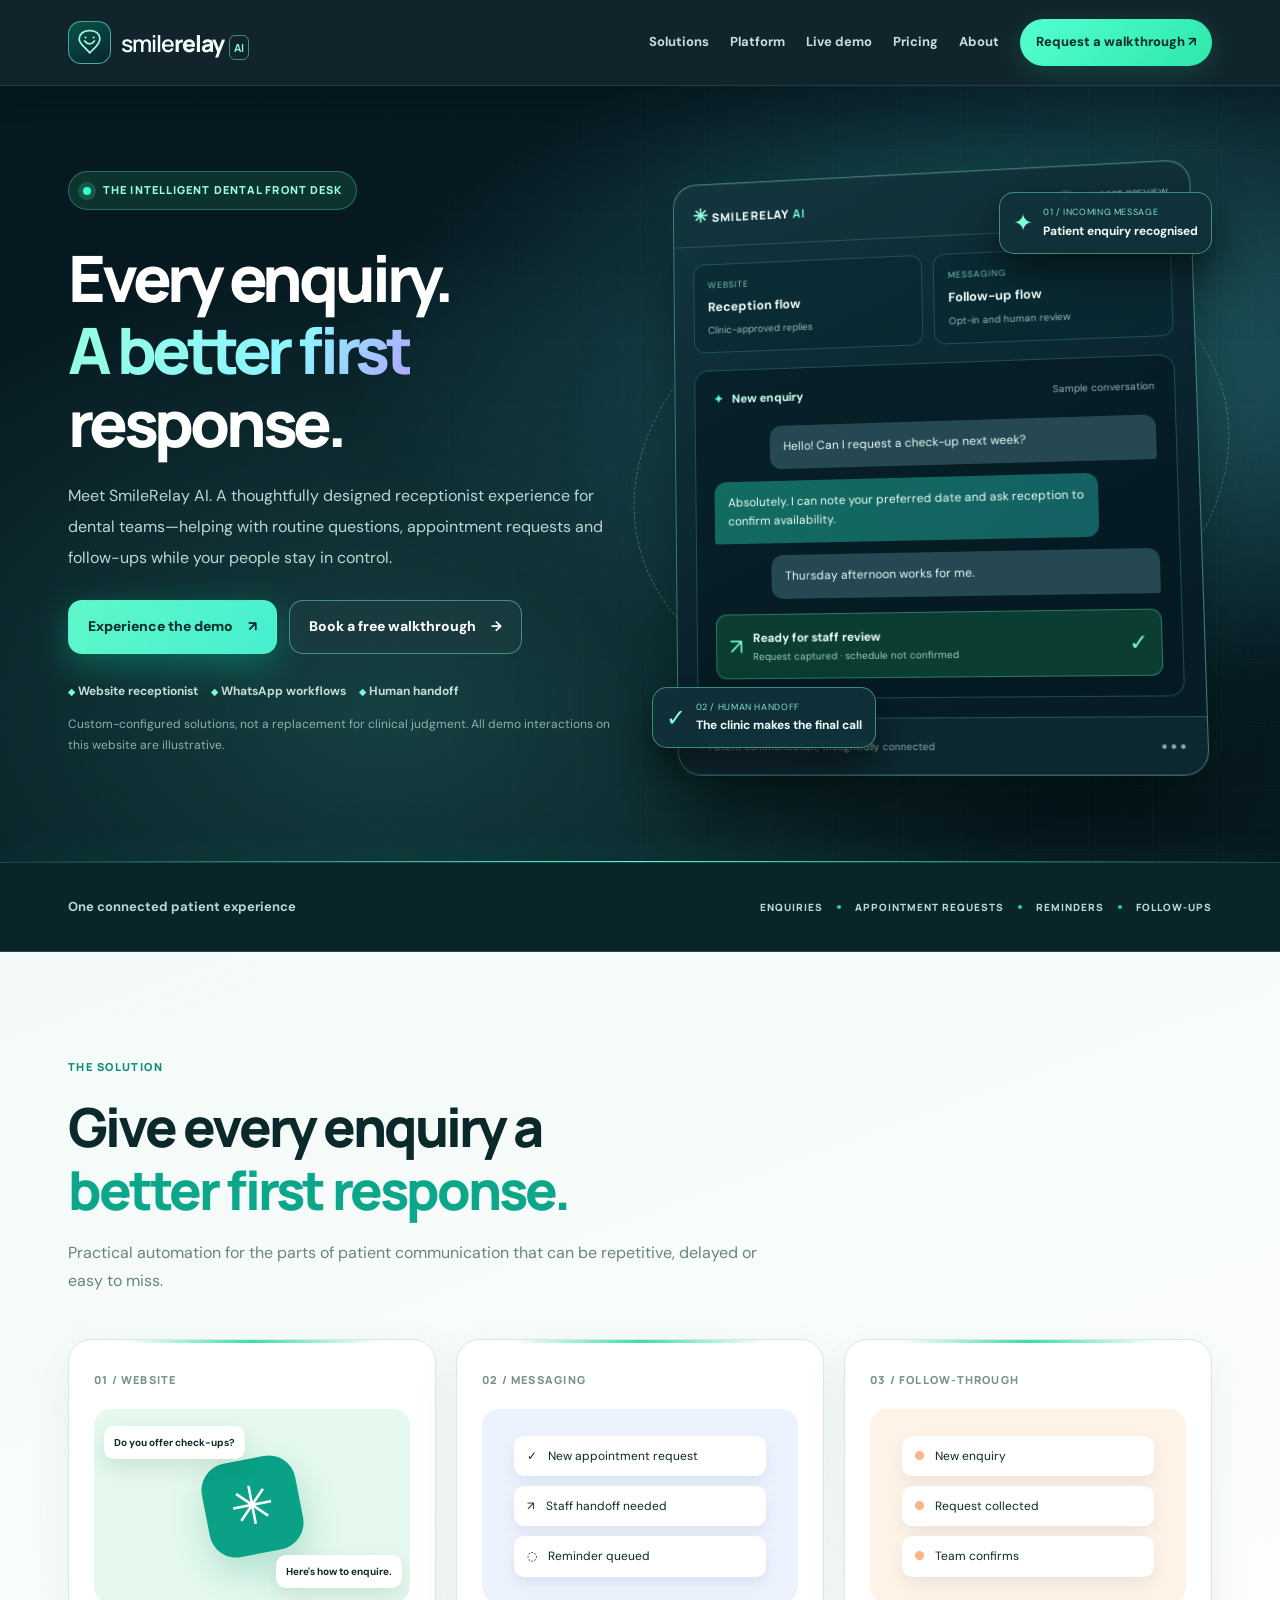
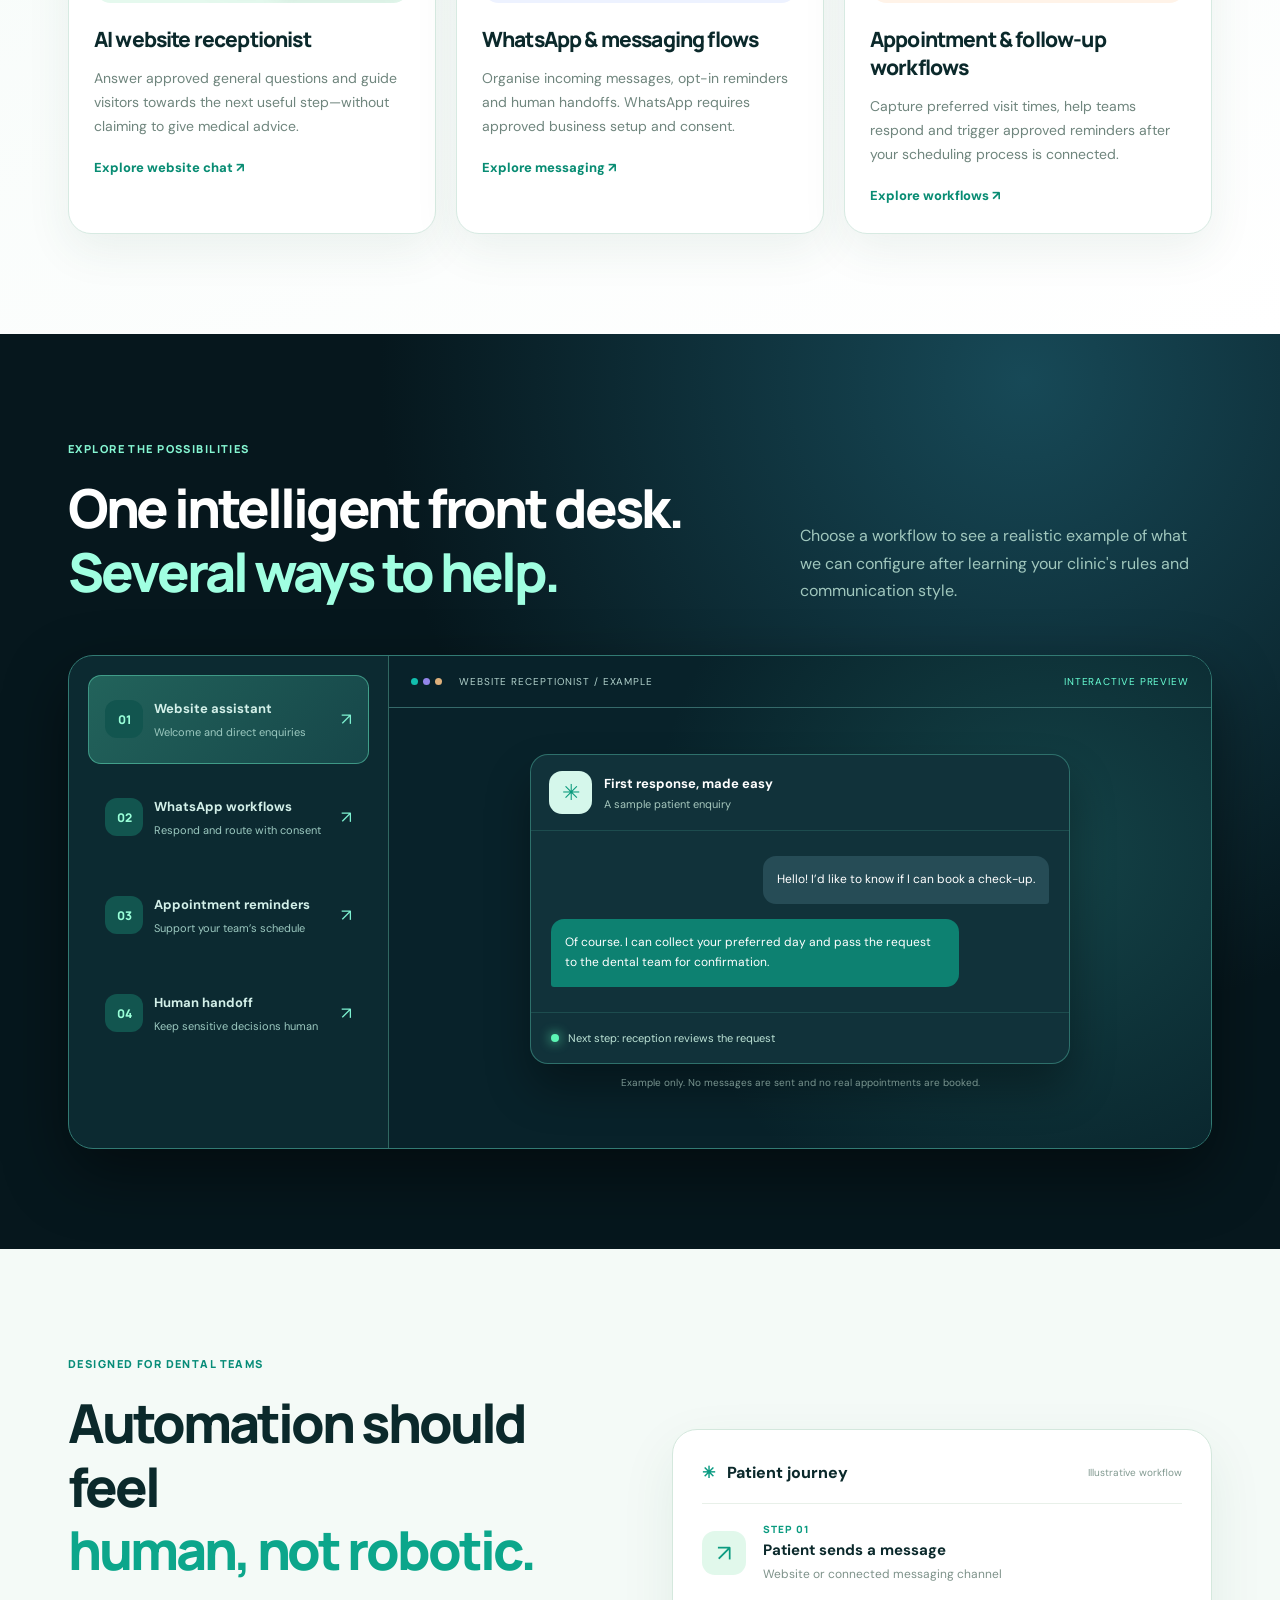
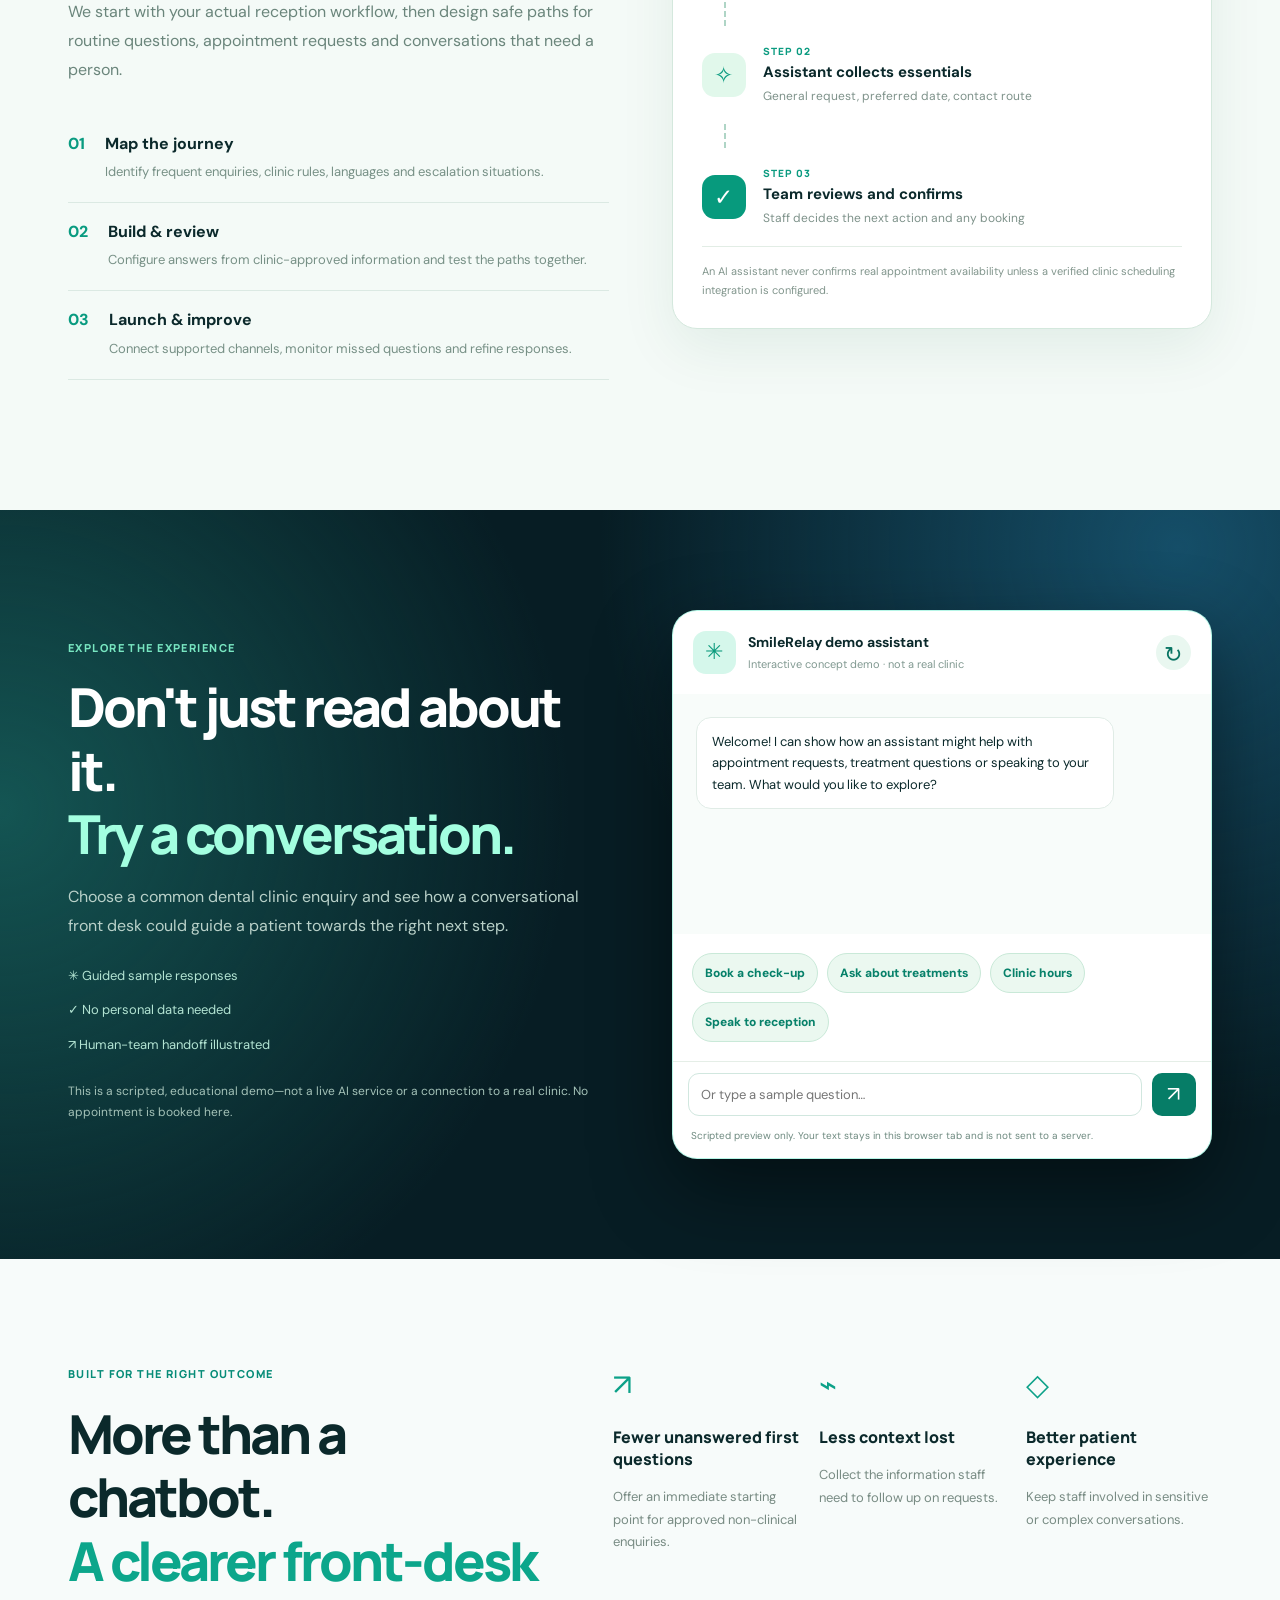
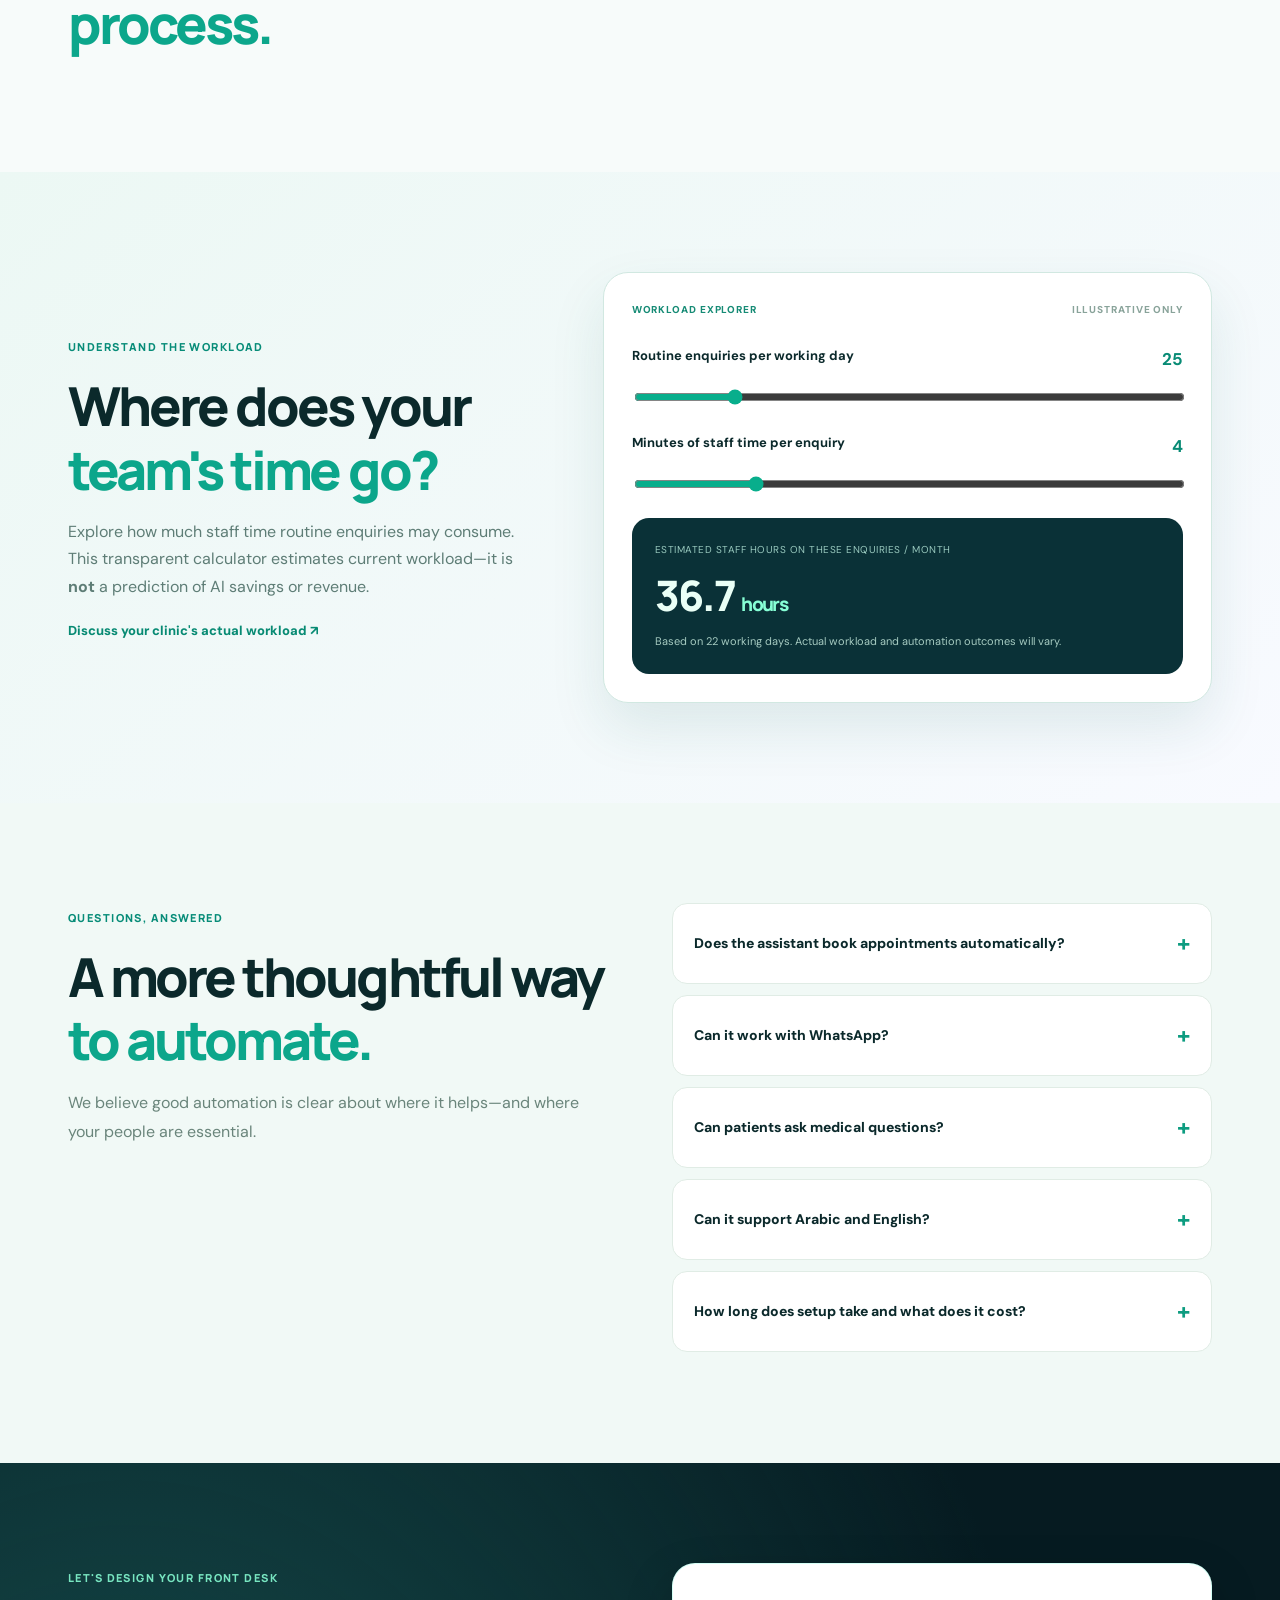
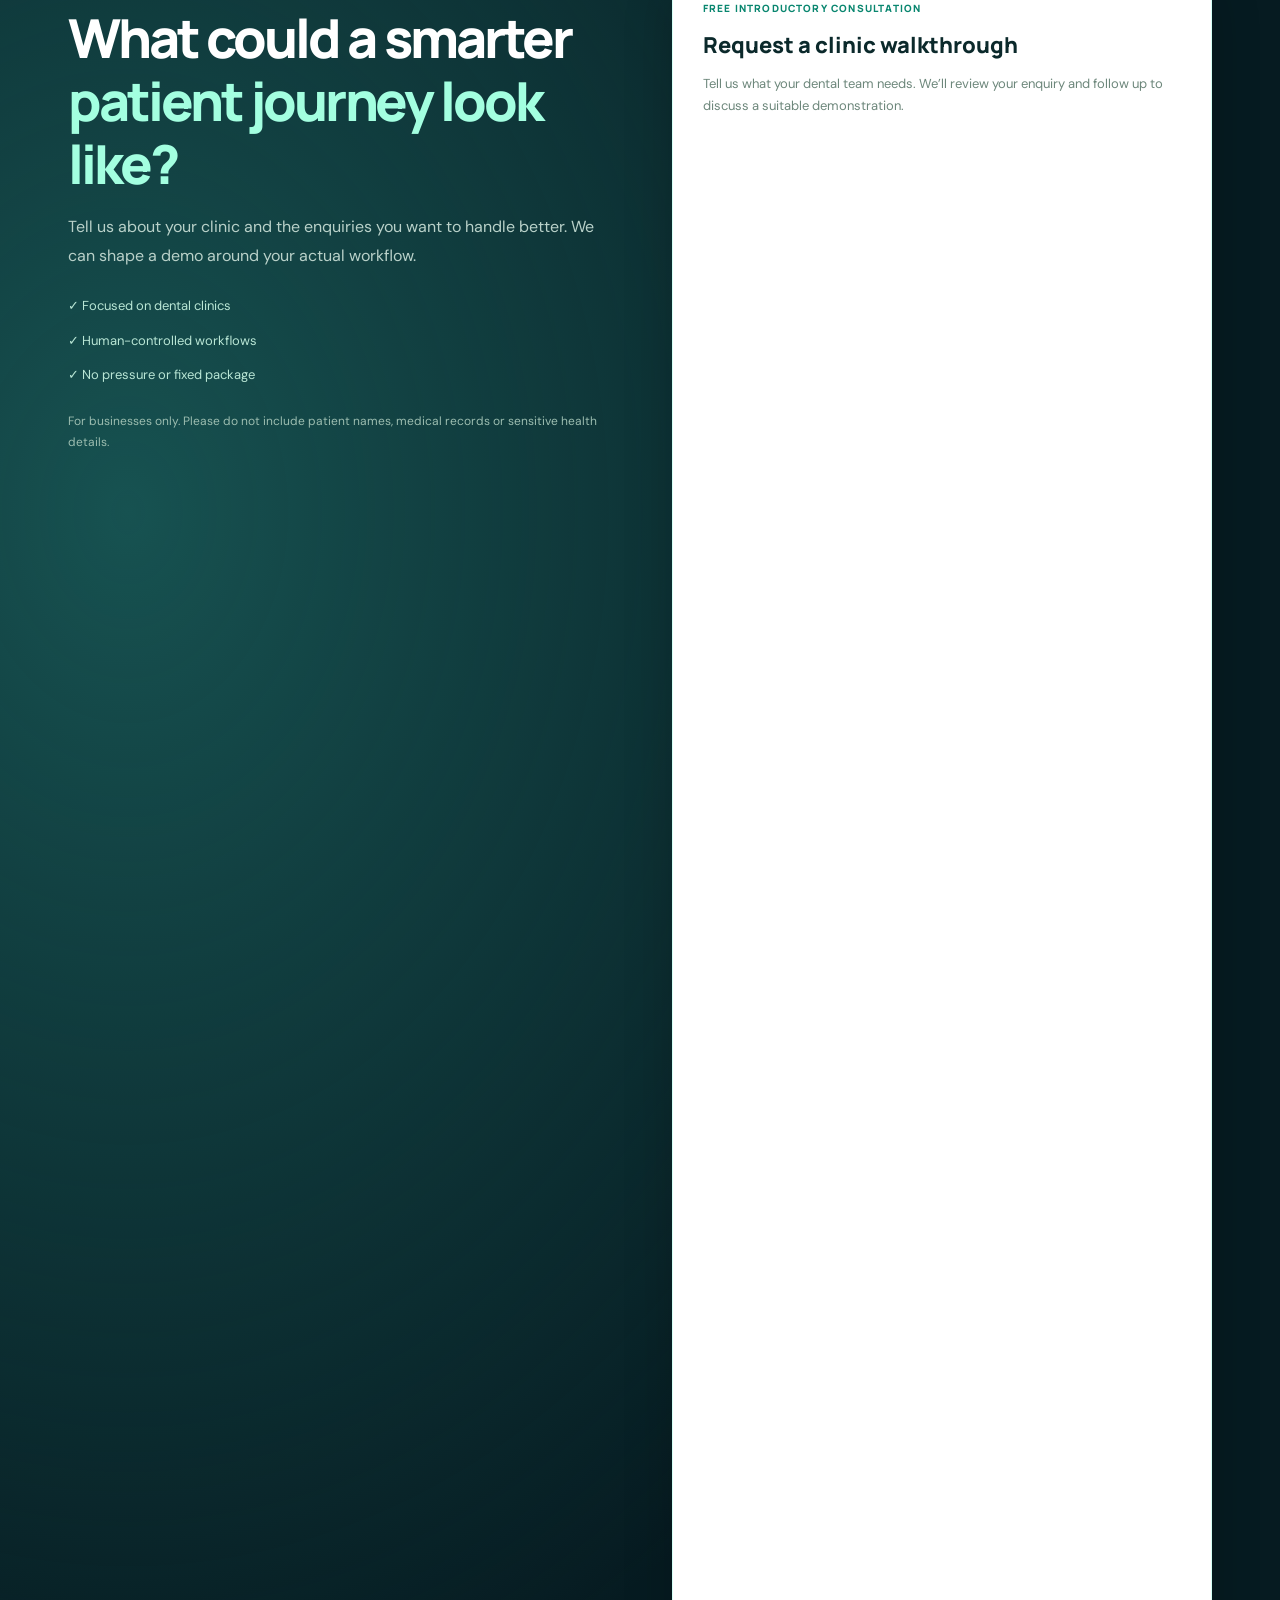
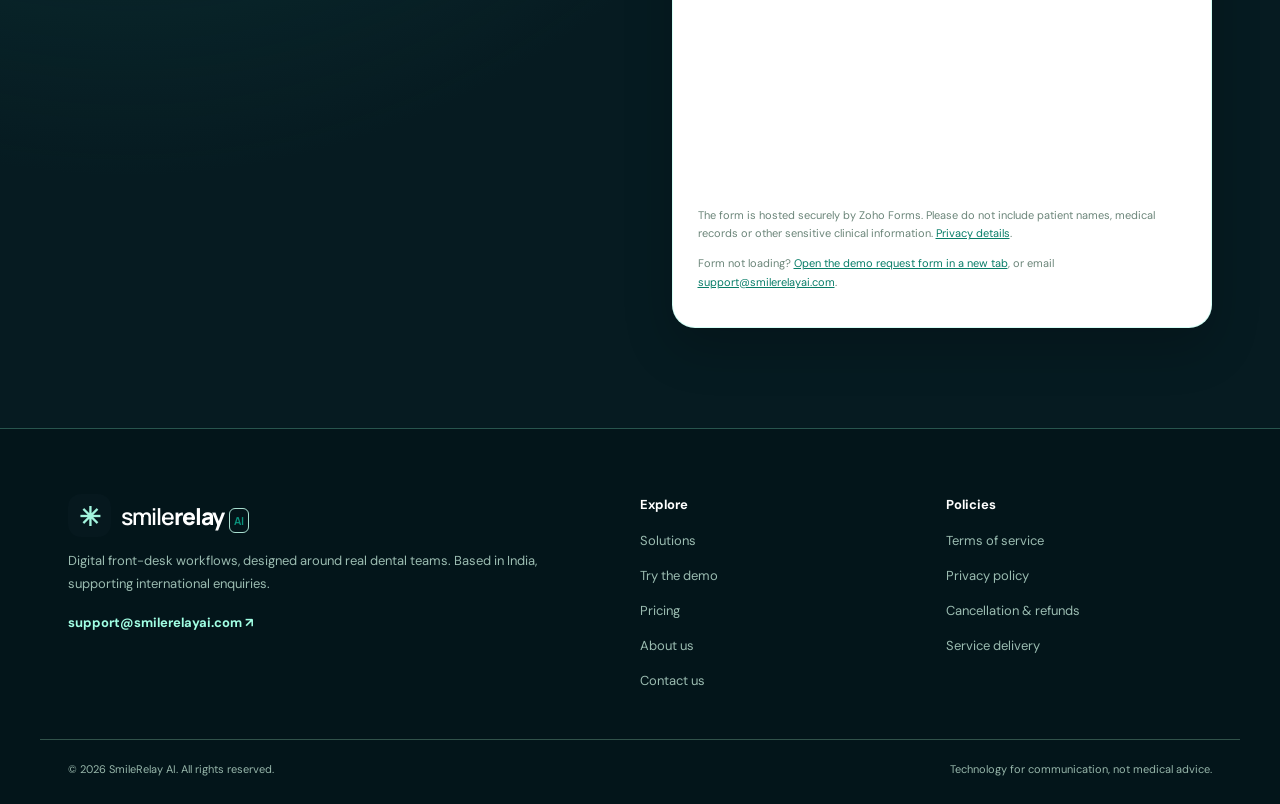
==== commit 780729b2: "Load Zoho demo request form ahead of scroll to reduce perceived delay" ====
--- a/index.html
+++ b/index.html
@@ -12,6 +12,7 @@
   <meta property="og:description" content="AI-assisted patient enquiries, appointment requests, WhatsApp workflows, and follow-ups for dental clinics.">
   <meta property="og:url" content="https://smilerelayai.com/">
   <link rel="icon" href="favicon.svg" type="image/svg+xml">
+  <link rel="preconnect" href="https://forms.zohopublic.com">
   <link rel="stylesheet" href="styles.css">
   <script defer src="script.js"></script>
   <script type="application/ld+json">{"@context":"https://schema.org","@type":"Organization","name":"SmileRelay AI","url":"https://smilerelayai.com/","email":"support@smilerelayai.com","description":"Digital patient communication and front-desk automation services for dental clinics."}</script>
@@ -120,7 +121,7 @@
           <h3 id="walkthrough-heading">Request a clinic walkthrough</h3>
           <p>Tell us what your dental team needs. We’ll review your enquiry and follow up to discuss a suitable demonstration.</p>
         </div>
-        <iframe title="SmileRelay AI – Book a Free Demo" aria-label="SmileRelay AI – Book a Free Demo" loading="lazy" referrerpolicy="strict-origin-when-cross-origin" src="https://forms.zohopublic.com/supportsmiler1/form/SmileRelayAIBookaFreeDemo/formperma/bYtXHmWaNBDOkYlMDnXl45x-jW-yZJCXHrBTs9yY44k" style="width:100%;height:1650px;border:0;" allow="clipboard-write"></iframe>
+        <iframe title="SmileRelay AI – Book a Free Demo" aria-label="SmileRelay AI – Book a Free Demo" loading="eager" referrerpolicy="strict-origin-when-cross-origin" src="https://forms.zohopublic.com/supportsmiler1/form/SmileRelayAIBookaFreeDemo/formperma/bYtXHmWaNBDOkYlMDnXl45x-jW-yZJCXHrBTs9yY44k" style="width:100%;height:1650px;border:0;" allow="clipboard-write"></iframe>
         <p class="form-privacy">The form is hosted securely by Zoho Forms. Please do not include patient names, medical records or other sensitive clinical information. <a href="privacy.html">Privacy details</a>.</p>
         <p class="form-fallback">Form not loading? <a href="https://forms.zohopublic.com/supportsmiler1/form/SmileRelayAIBookaFreeDemo/formperma/bYtXHmWaNBDOkYlMDnXl45x-jW-yZJCXHrBTs9yY44k" target="_blank" rel="noopener noreferrer">Open the demo request form in a new tab</a>, or email <a href="mailto:support@smilerelayai.com">support@smilerelayai.com</a>.</p>
       </div>
--- a/styles.css
+++ b/styles.css
@@ -11,4 +11,36 @@
 .contact-grid{align-items:start}.contact-copy{position:sticky;top:135px}.contact-checks{display:grid;gap:12px;color:#b9e6d5;font-size:13px;margin:25px 0}.contact-note{font-size:12px!important;color:#9cbdb0!important}.lead-form.zoho-form{min-width:0;padding:25px;background:white;border-radius:23px;color:var(--ink);box-shadow:0 20px 50px #0003}.zoho-form-intro{padding:4px 5px 15px}.form-tag{font:800 10px 'Manrope',sans-serif;color:#09866f;letter-spacing:.12em}.zoho-form h3{font:800 22px 'Manrope',sans-serif;margin:9px 0}.zoho-form-intro p{font-size:13px;color:#6d877b}.zoho-form iframe{display:block;max-width:100%;background:#fff;border-radius:10px}.form-privacy,.form-fallback{font-size:11px;color:#6b8579}.form-privacy a,.form-fallback a{color:#087d68}
 .footer{background:#061e21;color:white;padding:65px 0 25px}.footer-grid{display:grid;grid-template-columns:2fr 1fr 1fr;gap:40px}.footer-wordmark{color:#fff}.footer-grid p,.footer-grid a:not(.wordmark){font-size:13px;color:#9bbcb1}.footer-grid>div:not(:first-child){display:flex;flex-direction:column;gap:13px}.footer-grid strong{font-size:13px}.footer-grid a{text-decoration:none}.footer-grid a:hover{color:#c1ffe6}.footer-small{color:#79a597;font-size:11px}.footer-bottom{display:flex;justify-content:space-between;gap:20px;border-top:1px solid #31524a;padding-top:20px;margin-top:47px;color:#97b6aa;font-size:11px}
 .simple-main{background:#f6faf7;min-height:75vh}.simple-hero{padding:78px 0 36px}.simple-hero p{color:#668176;font-size:17px;max-width:760px}.content-shell{max-width:950px;margin:auto;padding:18px 28px 94px}.content-card{background:#fff;border:1px solid #dcebe2;border-radius:20px;padding:36px;margin:23px 0}.content-card h2{font:800 24px 'Manrope',sans-serif;letter-spacing:-.04em}.content-card p,.content-card li{line-height:1.85;color:#647c72}.content-card a{color:#087e6c;font-weight:800}
-@keyframes float{0%,100%{transform:rotate(-2deg) translateY(0)}50%{transform:rotate(-2deg) translateY(-9px)}}@media(max-width:1070px){.nav-links{gap:13px}.nav-links a{font-size:12px}.outcomes-wrap{grid-template-columns:1fr}}@media(max-width:780px){.container{padding:0 20px}.nav{min-height:72px}.mobile-menu{display:block}.nav-links{display:none;position:absolute;top:72px;left:0;right:0;background:#fff;padding:20px 27px;box-shadow:0 20px 40px #0002;flex-direction:column;align-items:stretch}.nav-links.open{display:flex}.nav-links a{font-size:15px}.nav-links .nav-contact{text-align:center}.hero-grid,.flow-layout,.demo-layout,.faq-layout,.contact-grid{grid-template-columns:1fr;gap:42px}.hero-grid{padding-top:55px;padding-bottom:62px}.hero h1{font-size:clamp(42px,9vw,62px)}.hero-visual{min-height:415px}.floating-label-top{right:0}.floating-label-bottom{bottom:0}.section{padding:75px 0}.service-grid{grid-template-columns:1fr}.service-card{max-width:600px}.trust-items{display:block}.trust-items>div{margin:13px 0}.outcome-columns{grid-template-columns:repeat(2,1fr)}.contact-copy{position:static}.zoho-form iframe{height:1900px!important}.footer-grid{grid-template-columns:1fr 1fr}.footer-grid>div:first-child{grid-column:span 2}}@media(max-width:470px){.hero-actions .button{width:100%}.hero-chat{width:95%}.hero-visual{min-height:385px}.floating-label{font-size:11px}.section h2{font-size:35px}.wordmark{font-size:20px}.lead-form.zoho-form{padding:14px}.outcome-columns,.footer-grid{grid-template-columns:1fr}.footer-grid>div:first-child{grid-column:span 1}.footer-bottom{display:block}.content-card{padding:24px}}@media(prefers-reduced-motion:reduce){*,*:before,*:after{animation:none!important;transition:none!important;scroll-behavior:auto!important}}+@keyframes float{0%,100%{transform:rotate(-2deg) translateY(0)}50%{transform:rotate(-2deg) translateY(-9px)}}@media(max-width:1070px){.nav-links{gap:13px}.nav-links a{font-size:12px}.outcomes-wrap{grid-template-columns:1fr}}@media(max-width:780px){.container{padding:0 20px}.nav{min-height:72px}.mobile-menu{display:block}.nav-links{display:none;position:absolute;top:72px;left:0;right:0;background:#fff;padding:20px 27px;box-shadow:0 20px 40px #0002;flex-direction:column;align-items:stretch}.nav-links.open{display:flex}.nav-links a{font-size:15px}.nav-links .nav-contact{text-align:center}.hero-grid,.flow-layout,.demo-layout,.faq-layout,.contact-grid{grid-template-columns:1fr;gap:42px}.hero-grid{padding-top:55px;padding-bottom:62px}.hero h1{font-size:clamp(42px,9vw,62px)}.hero-visual{min-height:415px}.floating-label-top{right:0}.floating-label-bottom{bottom:0}.section{padding:75px 0}.service-grid{grid-template-columns:1fr}.service-card{max-width:600px}.trust-items{display:block}.trust-items>div{margin:13px 0}.outcome-columns{grid-template-columns:repeat(2,1fr)}.contact-copy{position:static}.zoho-form iframe{height:1900px!important}.footer-grid{grid-template-columns:1fr 1fr}.footer-grid>div:first-child{grid-column:span 2}}@media(max-width:470px){.hero-actions .button{width:100%}.hero-chat{width:95%}.hero-visual{min-height:385px}.floating-label{font-size:11px}.section h2{font-size:35px}.wordmark{font-size:20px}.lead-form.zoho-form{padding:14px}.outcome-columns,.footer-grid{grid-template-columns:1fr}.footer-grid>div:first-child{grid-column:span 1}.footer-bottom{display:block}.content-card{padding:24px}}@media(prefers-reduced-motion:reduce){*,*:before,*:after{animation:none!important;transition:none!important;scroll-behavior:auto!important}}
+
+/* SmileRelay AI - Aurora interface upgrade */
+:root{--deep:#06181e;--mint:#7bffcf;--glow:#15e4b5;--ink:#0b292b}
+html{scroll-padding-top:90px}body{background:#f7fbfa}.sr-only{position:absolute!important;width:1px;height:1px;padding:0;margin:-1px;overflow:hidden;clip:rect(0,0,0,0);white-space:nowrap;border:0}
+.header{background:#081c23f5;border-bottom:1px solid #3c7c7750;box-shadow:0 3px 35px #02131545}.nav .wordmark{color:#f1fffd}.header .symbol{background:linear-gradient(150deg,#075449,#0a2430);border:1px solid #7effdb8c}.header .wordmark b{color:#85ffe0;border-color:#3d8f82}.nav-links a{color:#c5dfda}.nav-links a:hover{color:#7effdb}.nav-links .nav-contact{color:#052923;background:linear-gradient(135deg,#54ffd1,#2de8ac);box-shadow:0 7px 28px #23e8aa2a}.nav-links .nav-contact:hover{color:#04302b;background:#a7ffe6}.mobile-menu span{background:#f1fffa}
+.hero{position:relative;isolation:isolate;background:radial-gradient(ellipse at 84% 35%,#215d65 0%,transparent 48%),radial-gradient(ellipse at 30% 80%,#154041 0%,transparent 53%),#061820;color:white}.hero-gridlines{position:absolute;inset:0;opacity:.28;background-image:linear-gradient(#6bffff16 1px,transparent 1px),linear-gradient(90deg,#6bffff16 1px,transparent 1px);background-size:64px 64px;mask-image:linear-gradient(to right,transparent,black 87%);pointer-events:none}.hero-bottom-glow{position:absolute;bottom:0;left:0;right:0;height:1px;background:linear-gradient(90deg,transparent,#5affd6,transparent);box-shadow:0 0 32px #00e0af}.hero-grid{position:relative;z-index:1;grid-template-columns:1fr 1.02fr;min-height:715px;padding-top:82px;padding-bottom:90px;gap:34px}.hero h1{font-size:clamp(43px,5vw,73px);line-height:1.13;letter-spacing:-.066em;margin:32px 0 21px}.hero h1 em{color:#a6ffe4;background:linear-gradient(120deg,#94ffe0 0%,#8ef4fe 65%,#b2a2ff 100%);background-clip:text;-webkit-background-clip:text;-webkit-text-fill-color:transparent}.hero-lead{font-size:16px;color:#bdd6d0;line-height:1.95;max-width:570px}.hero-points{color:#c3dcd7;gap:13px;font-size:12px}.hero-points i{color:#7ff9d9;font-size:9px}.hero-note{color:#8fb0aa;line-height:1.8}.eyebrow{background:#0d332e;color:#98ffe2;border-color:#3ea89281;letter-spacing:.1em}.live-dot{background:#36ffd2;box-shadow:0 0 0 5px #3cffc12e}.hero .button.primary{background:linear-gradient(130deg,#5ff8ca,#46efcf);color:#062b2b;box-shadow:0 11px 35px #07edb04a}.hero .button.primary:hover{background:#b9ffe5}.hero .button.secondary{background:#1d3d42b5;border:1px solid #8af6de70;color:white}.hero .button.secondary:hover{background:#285559}
+.hero-visual{perspective:1200px;min-height:535px}.hero-glow{position:absolute;inset:0;background:radial-gradient(circle,#00dfa951,#416bb22b 47%,transparent 69%);filter:blur(62px)}.orbit{position:absolute;inset:13% -4%;border:1px dashed #8affd65c;border-radius:50%;transform:rotate(-15deg);pointer-events:none}.orbit-two{inset:6% 9%;transform:rotate(31deg);border-color:#919aff4c}.command-center{position:relative;margin:auto;width:94%;max-width:570px;overflow:hidden;border-radius:24px;border:1px solid #8affd668;background:linear-gradient(155deg,#123640,#071c27 80%);color:#effff8;box-shadow:0 35px 70px #0009,0 0 80px #08deb61f,inset 0 1px #ffffff35;transform:rotateY(-6deg) rotateX(3deg) rotateZ(-1.5deg);animation:commandHover 9s ease-in-out infinite}.command-top,.command-bottom{display:flex;align-items:center;justify-content:space-between;gap:12px;padding:19px 20px;border-bottom:1px solid #66cab53b;background:#14343b80}.command-brand{font:800 12px 'Manrope',sans-serif;letter-spacing:.09em}.command-brand b{color:#67ffd4}.command-glyph{font-size:19px;color:#9affdf}.command-live{display:flex;align-items:center;gap:9px;font-size:9px;letter-spacing:.08em;color:#a6dece}.command-live .live-dot{width:6px;height:6px}.command-metrics{display:grid;grid-template-columns:1fr 1fr;gap:11px;padding:18px 20px}.command-metrics>div{border:1px solid #46a69a52;background:#092a318b;border-radius:12px;padding:14px;display:grid;gap:4px}.command-metrics span{font-size:9px;color:#7ec4b5;letter-spacing:.11em}.command-metrics strong{font-size:13px}.command-metrics small{font-size:10px;color:#91bcb3}.command-thread{margin:0 20px 19px;padding:19px;background:#04192094;border:1px solid #4fa99d59;border-radius:15px}.thread-label{display:flex;gap:9px;align-items:center;font-size:12px;font-weight:800;margin-bottom:18px;color:#ccffee}.pulse-ring{color:#66ffca}.thread-caption{margin-left:auto;color:#91b7af;font-size:10px;font-weight:400}.thread-bubble{border-radius:12px;padding:12px 14px;max-width:87%;margin-bottom:12px;font-size:12px;line-height:1.65}.thread-bubble.visitor{margin-left:auto;background:#254852;color:#e9fffa;border-bottom-right-radius:3px}.thread-bubble.ai{background:linear-gradient(130deg,#126c60,#146063);border-bottom-left-radius:3px}.thread-routing{display:flex;gap:10px;align-items:center;background:#0b3d33;border:1px solid #74e9bb57;border-radius:11px;padding:13px;margin-top:15px}.route-icon,.route-check{color:#7afcce;font-size:22px}.thread-routing strong,.thread-routing small{display:block}.thread-routing strong{font-size:12px}.thread-routing small{font-size:10px;color:#9bcfc2}.route-check{margin-left:auto}.command-bottom{border-top:1px solid #4fa99d59;border-bottom:0;font-size:10px;color:#86b3ad}.floating-label{background:#11313be8;color:#c8e9df;border:1px solid #78ffce71;box-shadow:0 17px 39px #0008;backdrop-filter:blur(14px)}.floating-label strong{color:#f1fff9;display:block;font-size:12px}.floating-label small{display:block;font-size:9px;color:#82e1c5;letter-spacing:.07em;margin-bottom:4px}.floating-label-top{top:4%;right:0}.floating-label-bottom{bottom:4%;left:0}.tiny-icon,.check-orb{color:#81ffd3}
+.trust-strip{background:#0a2529;border-color:#17494b}.trust-items p,.trust-items>div{color:#b4dbd4}.strip-divider{background:#20d8ab}
+.section h2{letter-spacing:-.055em}.solutions{background:linear-gradient(160deg,#f3faf7,#ffffff)}.service-card{background:#fff;box-shadow:0 16px 45px #24534614;border:1px solid #d7eae2;position:relative;overflow:hidden}.service-card::before{position:absolute;content:"";height:3px;top:0;left:15%;width:70%;background:linear-gradient(90deg,transparent,#39deaa,transparent)}.service-card:hover{box-shadow:0 22px 50px #169f8025;border-color:#89dabb}.service-visual{height:194px}
+.studio-section{background:radial-gradient(circle at 80% 5%,#174957,#06171d 48%),#06171d;color:white}.studio-head{display:flex;align-items:end;justify-content:space-between;gap:50px;margin-bottom:35px}.studio-head .kicker{color:#85f6d2}.studio-head h2 em{color:#a0ffe1}.studio-head>p{width:36%;color:#a0c7bd}.studio-shell{display:grid;grid-template-columns:320px 1fr;border:1px solid #327a73;border-radius:25px;background:#0c2a31;overflow:hidden;box-shadow:0 25px 65px #0007}.studio-sidebar{display:grid;gap:9px;align-content:start;padding:19px;border-right:1px solid #316761}.studio-tab{display:flex;align-items:center;gap:11px;text-align:left;padding:16px;min-height:89px;border-radius:13px;border:1px solid transparent;color:#d3f0e9;background:transparent;transition:.25s}.studio-tab:hover,.studio-tab:focus-visible{background:#1a4b4d}.studio-tab.active{background:linear-gradient(130deg,#22635b,#164649);border-color:#63e0bd7e}.studio-tab-icon{width:38px;height:38px;display:grid;place-items:center;flex:none;border-radius:12px;background:#12554f;font:800 12px 'Manrope',sans-serif;color:#99ffd8}.studio-tab strong,.studio-tab small{display:block}.studio-tab strong{font-size:13px}.studio-tab small{font-size:11px;color:#9cc9c0;margin-top:3px}.studio-tab>span:last-child{margin-left:auto;font-size:17px;color:#7df1d0}.studio-stage{min-width:0;background:radial-gradient(circle at 80% 40%,#236b6b73,transparent 55%),#08222a}.studio-stage-top{display:flex;align-items:center;gap:17px;border-bottom:1px solid #356a6a;padding:17px 22px;font-size:10px;letter-spacing:.09em;color:#b1d1cb}.fake-window-dots{display:flex;gap:5px}.fake-window-dots b{display:block;width:7px;height:7px;border-radius:50%;background:#11bead}.fake-window-dots b:nth-child(2){background:#9285e9}.fake-window-dots b:nth-child(3){background:#deb07b}.simulation-label{margin-left:auto;color:#69ffd5}.stage-content{min-height:440px;display:grid;align-content:center;justify-items:center;position:relative;padding:40px 30px}.stage-orbit{position:absolute;opacity:.07;font-size:220px;transform:rotate(-18deg);pointer-events:none}.stage-chat{position:relative;z-index:1;width:min(100%,540px);border-radius:18px;border:1px solid #63e1c55b;background:#11323a;overflow:hidden;box-shadow:0 25px 45px #0005}.stage-chat-head{display:flex;align-items:center;gap:12px;border-bottom:1px solid #347c735a;padding:16px 18px}.stage-chat-head strong,.stage-chat-head small{display:block}.stage-chat-head strong{font-size:13px}.stage-chat-head small{font-size:11px;color:#a6c7bd}.stage-chat-body{display:grid;gap:15px;padding:25px 20px}.stage-msg{max-width:82%;font-size:12px;line-height:1.65;padding:14px;border-radius:13px}.stage-msg.user{justify-self:end;background:#264c56;border-bottom-right-radius:3px}.stage-msg.bot{justify-self:start;background:#0d8171;border-bottom-left-radius:3px}.stage-chat-foot{display:flex;align-items:center;gap:9px;border-top:1px solid #347c735a;padding:16px 20px;color:#bee5d7;font-size:11px}.status-led{width:8px;height:8px;border-radius:50%;background:#5bf5b4;box-shadow:0 0 12px #5bf5b4}.stage-disclaimer{font-size:10px;color:#96b9b2;text-align:center}
+.demo-section{background:radial-gradient(circle at 0% 40%,#145553,transparent 42%),radial-gradient(circle at 92% 5%,#154e68,transparent 42%),#071d24}.demo-section h2 em,.contact-section h2 em{color:#a3ffe0}.demo-section .interactive-chat{border:1px solid #56e9c66d;box-shadow:0 28px 80px #0007}.demo-type-form{display:flex;align-items:center;gap:10px;background:white;padding:11px 15px;border-top:1px solid #e5eee7}.demo-type-form input{width:100%;min-width:0;border:1px solid #d1e7df;border-radius:11px;padding:12px;font:13px 'DM Sans',sans-serif;color:#183c38}.demo-type-form input:focus{outline:2px solid #80dcc3}.demo-type-form button{width:44px;height:43px;border:0;flex:none;border-radius:10px;background:#067d67;color:white;font-size:21px}.demo-type-form button:hover{background:#095c50}.demo-footnote{font-size:10px;color:#6d897f;margin:0;padding:0 18px 14px}
+.planner-section{background:linear-gradient(140deg,#ecf8f4,#f8faff)}.planner-wrap{display:grid;grid-template-columns:.86fr 1.14fr;align-items:center;gap:75px}.planner-wrap>div>p{color:#5e7d76;max-width:470px}.text-link{font-size:13px;color:#078a73;text-decoration:none;font-weight:800}.planner-card{border:1px solid #d1e8e1;background:#fff;border-radius:25px;box-shadow:0 25px 55px #1c67591c;padding:28px}.planner-top{display:flex;justify-content:space-between;gap:12px;font-size:10px;letter-spacing:.09em;color:#168b75;font-weight:800}.planner-top span:last-child{color:#89a39a}.range-row{margin-top:27px}.range-row label{display:flex;justify-content:space-between;gap:20px;font-size:13px;font-weight:700}.range-row label strong{font-size:17px;color:#088b75}.range-row input{display:block;width:100%;margin-top:15px;accent-color:#08ae8c;cursor:pointer}.planner-output{margin-top:26px;display:grid;gap:8px;border-radius:17px;padding:23px;background:#0a3137;color:#eafff6}.planner-output small{font-size:10px;letter-spacing:.05em;color:#99c9be}.planner-output strong{font:800 42px 'Manrope',sans-serif;letter-spacing:-.04em}.planner-output strong em{font-size:19px;color:#86ffd5;font-style:normal}.planner-output>span{font-size:11px;color:#a6cbc1}
+.faq-section{background:#f1f9f6}.faq-section details[open]{border-color:#6bd6b8}.contact-section{background:radial-gradient(ellipse at 10% 30%,#175251,transparent 59%),#061b21}.lead-form.zoho-form{border:1px solid #63ffdb44}.zoho-form iframe{min-height:1650px}.footer{background:#03151a;border-top:1px solid #28554e}.footer-mail{color:#a1ffe4!important;font-weight:700}.simple-main{background:linear-gradient(175deg,#eaf8f5,#f9fcfb)}.simple-hero{padding-top:85px}.content-card{box-shadow:0 17px 38px #204f4a0d}.content-card h2{color:#0a6760}.callout-steps{display:grid;grid-template-columns:repeat(3,1fr);gap:16px;margin:20px 0}.mini-feature{border:1px solid #d4e9e0;background:#f8fcfb;border-radius:16px;padding:17px}.mini-feature h3{font:800 16px 'Manrope',sans-serif}.mini-feature p{font-size:13px;color:#688279}
+@keyframes commandHover{0%,100%{transform:rotateY(-6deg) rotateX(3deg) rotateZ(-1.5deg) translateY(0)}50%{transform:rotateY(-4deg) rotateX(2deg) rotateZ(-.5deg) translateY(-10px)}}
+@media(max-width:1100px){.hero-grid{grid-template-columns:1fr 1fr}.command-center{width:100%}.studio-shell{grid-template-columns:280px 1fr}}
+@media(max-width:800px){.nav-links{background:#0a2026;border:1px solid #295c56;border-top:0}.nav-links a{color:#cdeee5}.hero-grid{grid-template-columns:1fr;min-height:auto;gap:18px;padding-top:65px}.hero h1{font-size:clamp(44px,8vw,67px)}.hero-visual{min-height:510px}.command-center{width:90%}.studio-head{display:block}.studio-head>p{width:auto}.studio-shell{grid-template-columns:1fr}.studio-sidebar{grid-template-columns:1fr 1fr;border-right:0;border-bottom:1px solid #33736d}.studio-tab{min-height:80px}.stage-content{min-height:390px}.planner-wrap{grid-template-columns:1fr;gap:30px}.callout-steps{grid-template-columns:1fr}}
+@media(max-width:540px){.hero h1{font-size:clamp(38px,10.1vw,54px)}.hero-lead{font-size:15px}.hero-grid{padding-top:45px}.hero-visual{min-height:460px}.command-center{width:100%;transform:none;animation:none}.command-metrics{gap:8px;padding:12px}.command-metrics>div{padding:10px}.command-metrics strong{font-size:11px}.command-thread{margin:0 10px 10px;padding:12px}.thread-bubble{font-size:11px;padding:11px}.command-top,.command-bottom{padding:12px}.floating-label{font-size:9px;padding:8px}.floating-label strong{font-size:10px}.floating-label-top{top:-2%}.floating-label-bottom{bottom:-1%}.studio-sidebar{padding:9px;gap:7px}.studio-tab{padding:9px;gap:8px;min-height:75px}.studio-tab-icon{width:27px;height:27px;font-size:10px}.studio-tab strong{font-size:11px}.studio-tab small{font-size:10px}.studio-tab>span:last-child{display:none}.studio-stage-top{font-size:8px;padding:12px}.simulation-label{display:none}.stage-content{padding:22px 12px}.stage-chat-body{padding:14px}.stage-msg{font-size:11px}.planner-card{padding:18px}.planner-output strong{font-size:36px}.zoho-form iframe{min-height:1900px}}
+@media(prefers-reduced-motion:reduce){.command-center{animation:none!important}.hero-glow{filter:none}}
+
+/* Secure USD billing cards */
+.payment-grid{display:grid;grid-template-columns:repeat(2,minmax(0,1fr));gap:18px;margin:25px 0}
+.payment-plan{display:flex;flex-direction:column;align-items:flex-start;min-width:0;border:1px solid #c9e6dc;background:linear-gradient(150deg,#f0fbf7,#ffffff);border-radius:19px;padding:26px}
+.payment-tag{font-size:11px;font-weight:800;letter-spacing:.12em;color:#087b69}
+.payment-plan h3{margin:12px 0 6px;color:#092e33;font:800 clamp(27px,4vw,39px)/1.1 'Manrope',sans-serif;letter-spacing:-.045em}
+.payment-plan h3 small{font:700 12px 'Manrope',sans-serif;letter-spacing:0;color:#577e73}
+.payment-plan p{font-size:13px}
+.payment-action{margin-top:auto;padding-top:18px;min-height:65px}
+.payment-action form{margin:0}
+.payment-plan .button{margin-top:auto;color:#0a665c}
+.payment-plan .payment-pending{font-size:12px;font-weight:700;color:#446c65}
+.content-card p.payment-disclaimer{font-size:12px;color:#607a70}
+@media(max-width:780px){.payment-grid{grid-template-columns:1fr}}
